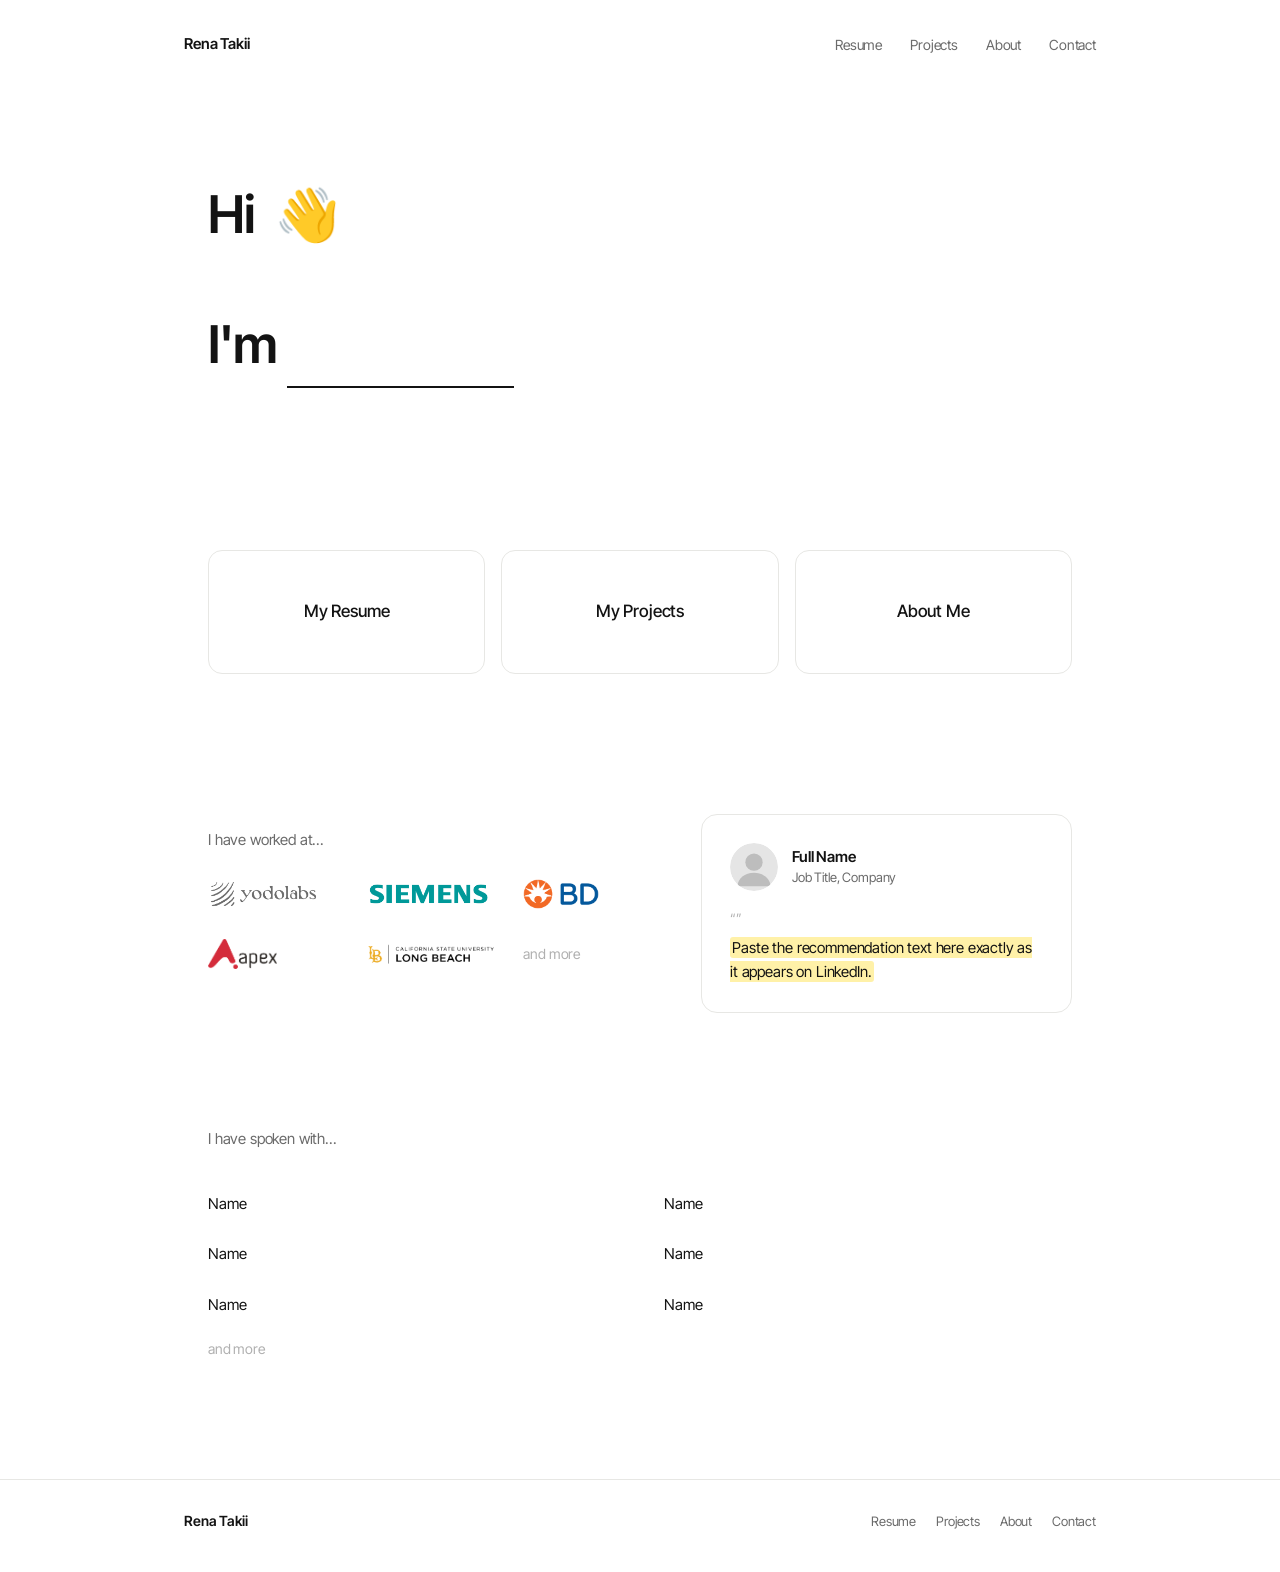
==== index.html @ 87d975d5 "Refine layout: wider content margins, right-aligned wave, static-width rotator underline, white back" ====
<!DOCTYPE html>
<html lang="en">
<head>
  <meta charset="UTF-8" />
  <meta name="viewport" content="width=device-width, initial-scale=1.0" />
  <title>Rena Takii</title>
  <link rel="stylesheet" href="css/style.css" />
</head>
<body>

  <header class="site-header">
    <a class="logo-name" href="index.html" data-site-name>My Name</a>
    <nav>
      <ul class="nav-links" data-nav></ul>
    </nav>
  </header>

  <main class="content-wrap">

    <section class="hero">
      <h1>Hi <span class="wave">👋</span></h1>
      <p class="rotator-line">I'm <span class="rotator-wrap"><span class="rotator" data-rotator>Name</span></span></p>
    </section>

    <section class="cards" data-cards></section>

    <section class="worked-at-rec">
      <div class="worked-at">
        <p class="section-label">I have worked at...</p>
        <div class="logo-grid" data-logos></div>
      </div>

      <div class="recommendation">
        <div class="rec-card reveal" data-recommendation></div>
      </div>
    </section>

    <section class="spoken-with">
      <p class="section-label">I have spoken with...</p>
      <div class="spoken-with-grid">
        <ul data-spoken-with-a></ul>
        <ul data-spoken-with-b></ul>
      </div>
      <p class="and-more" data-spoken-with-more></p>
    </section>

  </main>

  <footer class="site-footer">
    <div class="wrap">
      <span class="logo-name" data-site-name>My Name</span>
      <ul class="nav-links" data-footer-nav></ul>
    </div>
  </footer>

  <script src="js/content.js"></script>
  <script src="js/main.js"></script>
</body>
</html>
---- css/style.css ----
@import url("https://fonts.googleapis.com/css2?family=Inter+Tight:wght@400;500;600;700&display=swap");

:root {
  --bg: #ffffff;
  --ink: #131313;
  --gray: #6b6b6b;
  --gray-light: #b0b0b0;
  --line: #e7e7e4;
  --highlight: #fff1a8;
  --max-width: 960px;
  --ease: cubic-bezier(0.22, 1, 0.36, 1);
}

* {
  box-sizing: border-box;
}

html {
  scroll-behavior: smooth;
}

body {
  margin: 0;
  background: var(--bg);
  color: var(--ink);
  font-family: "Inter Tight", "Helvetica Neue", Arial, sans-serif;
  font-stretch: condensed;
  letter-spacing: -0.01em;
  line-height: 1.5;
  -webkit-font-smoothing: antialiased;
}

a {
  color: inherit;
  text-decoration: none;
}

.wrap {
  max-width: var(--max-width);
  margin: 0 auto;
  padding: 0 24px;
}

.content-wrap {
  max-width: var(--max-width);
  margin: 0 auto;
  padding: 0 48px;
}

/* ---------- Header ---------- */

.site-header {
  display: flex;
  align-items: center;
  justify-content: space-between;
  max-width: var(--max-width);
  margin: 0 auto;
  padding: 32px 24px 0;
}

.site-header .logo-name {
  font-weight: 600;
  font-size: 15px;
}

.nav-links {
  display: flex;
  gap: 28px;
  list-style: none;
  margin: 0;
  padding: 0;
}

.nav-links a {
  font-size: 14px;
  color: var(--gray);
  transition: color 0.2s var(--ease);
}

.nav-links a:hover {
  color: var(--ink);
}

/* ---------- Hero ---------- */

.hero {
  padding: 120px 0 90px;
}

.hero h1 {
  font-size: clamp(32px, 5.5vw, 52px);
  font-weight: 600;
  margin: 0 0 6px;
  letter-spacing: -0.02em;
}

.wave {
  display: inline-block;
  margin-left: 10px;
  animation: wave 2.4s ease-in-out infinite;
  transform-origin: 70% 70%;
}

@keyframes wave {
  0%, 60%, 100% { transform: rotate(0deg); }
  10% { transform: rotate(14deg); }
  20% { transform: rotate(-8deg); }
  30% { transform: rotate(14deg); }
  40% { transform: rotate(-4deg); }
}

.hero .rotator-line {
  font-size: clamp(32px, 5.5vw, 52px);
  font-weight: 600;
  letter-spacing: -0.02em;
}

.rotator-wrap {
  display: inline-block;
  border-bottom: 2px solid var(--ink);
  padding-bottom: 2px;
  vertical-align: baseline;
}

.rotator {
  display: inline-block;
  color: var(--ink);
  transition: opacity 0.35s var(--ease);
}

.rotator.swap {
  opacity: 0;
}

/* ---------- Reveal on scroll ---------- */

.reveal {
  opacity: 0;
  transform: translateY(28px);
  transition: opacity 0.8s var(--ease), transform 0.8s var(--ease);
  transition-delay: var(--delay, 0s);
}

.reveal.is-visible {
  opacity: 1;
  transform: none;
}

/* ---------- Cards ---------- */

.cards {
  display: grid;
  grid-template-columns: repeat(3, 1fr);
  gap: 16px;
  padding: 20px 0 100px;
}

.card {
  display: flex;
  align-items: center;
  justify-content: center;
  text-align: center;
  border: 1px solid var(--line);
  border-radius: 14px;
  padding: 48px 20px;
  font-size: 17px;
  font-weight: 500;
  background: #fff;
  transition: border-color 0.25s var(--ease), transform 0.25s var(--ease), box-shadow 0.25s var(--ease);
}

.card:hover {
  border-color: var(--ink);
  transform: translateY(-3px);
  box-shadow: 0 12px 24px -18px rgba(0, 0, 0, 0.35);
}

/* ---------- Worked at + Recommendation ---------- */

.section-label {
  font-size: 15px;
  color: var(--gray);
  margin-bottom: 28px;
}

.worked-at-rec {
  display: grid;
  grid-template-columns: 1.2fr 1fr;
  gap: 48px;
  align-items: start;
  padding: 40px 0 100px;
}

.logo-grid {
  display: grid;
  grid-template-columns: repeat(3, minmax(0, 1fr));
  column-gap: 28px;
  row-gap: 30px;
}

.logo-item {
  display: flex;
  align-items: center;
  justify-content: flex-start;
}

.logo-item img {
  max-width: 100%;
  max-height: 30px;
  width: auto;
  height: auto;
  object-fit: contain;
}

.logo-more {
  color: var(--gray-light);
  font-size: 14px;
}

/* ---------- Recommendation ---------- */

.rec-card {
  width: 100%;
  max-width: 420px;
  border: 1px solid var(--line);
  border-radius: 16px;
  padding: 28px;
  background: #fff;
}

.rec-head {
  display: flex;
  align-items: center;
  gap: 14px;
  margin-bottom: 18px;
}

.rec-head img {
  width: 48px;
  height: 48px;
  border-radius: 50%;
  object-fit: cover;
}

.rec-name {
  font-weight: 600;
  font-size: 15px;
}

.rec-title {
  font-size: 13px;
  color: var(--gray);
}

.rec-quote {
  font-size: 15px;
  line-height: 1.6;
  margin: 0;
}

.rec-quote mark {
  background: var(--highlight);
  color: inherit;
  padding: 0.05em 0.15em;
  border-radius: 3px;
}

.quote-mark {
  font-size: 13px;
  color: var(--gray-light);
  display: block;
  margin-bottom: 8px;
}

/* ---------- Spoken with ---------- */

.spoken-with {
  padding: 0 0 120px;
}

.spoken-with-grid {
  display: grid;
  grid-template-columns: 1fr 1fr;
  column-gap: 48px;
}

.spoken-with-grid ul {
  list-style: none;
  margin: 0;
  padding: 0;
}

.spoken-with-grid li {
  font-size: 15px;
  padding: 14px 0;
}

.spoken-with .and-more {
  margin: 8px 0 0;
  font-size: 14px;
  color: var(--gray-light);
}

/* ---------- Footer ---------- */

.site-footer {
  border-top: 1px solid var(--line);
  padding: 28px 0 40px;
}

.site-footer .wrap {
  display: flex;
  align-items: center;
  justify-content: space-between;
  flex-wrap: wrap;
  gap: 12px;
}

.site-footer .logo-name {
  font-weight: 600;
  font-size: 14px;
}

.site-footer .nav-links {
  gap: 20px;
}

.site-footer .nav-links a {
  font-size: 13px;
}

/* ---------- Simple content pages ---------- */

.page-body {
  padding: 100px 0 120px;
  min-height: 40vh;
}

.page-body h1 {
  font-size: clamp(28px, 4.5vw, 40px);
  font-weight: 600;
  margin: 0 0 16px;
}

.page-body p {
  color: var(--gray);
  font-size: 15px;
  max-width: 560px;
}

.back-link {
  display: inline-block;
  margin-top: 28px;
  font-size: 14px;
  border-bottom: 1px solid var(--ink);
}

/* ---------- Responsive ---------- */

@media (max-width: 860px) {
  .worked-at-rec {
    grid-template-columns: 1fr;
    gap: 48px;
  }
}

@media (max-width: 720px) {
  .cards {
    grid-template-columns: 1fr;
  }

  .site-header {
    padding-top: 24px;
  }

  .nav-links {
    gap: 16px;
  }

  .hero {
    padding: 80px 0 60px;
  }

  .content-wrap {
    padding: 0 32px;
  }

  .logo-grid {
    grid-template-columns: repeat(2, minmax(0, 1fr));
  }
}
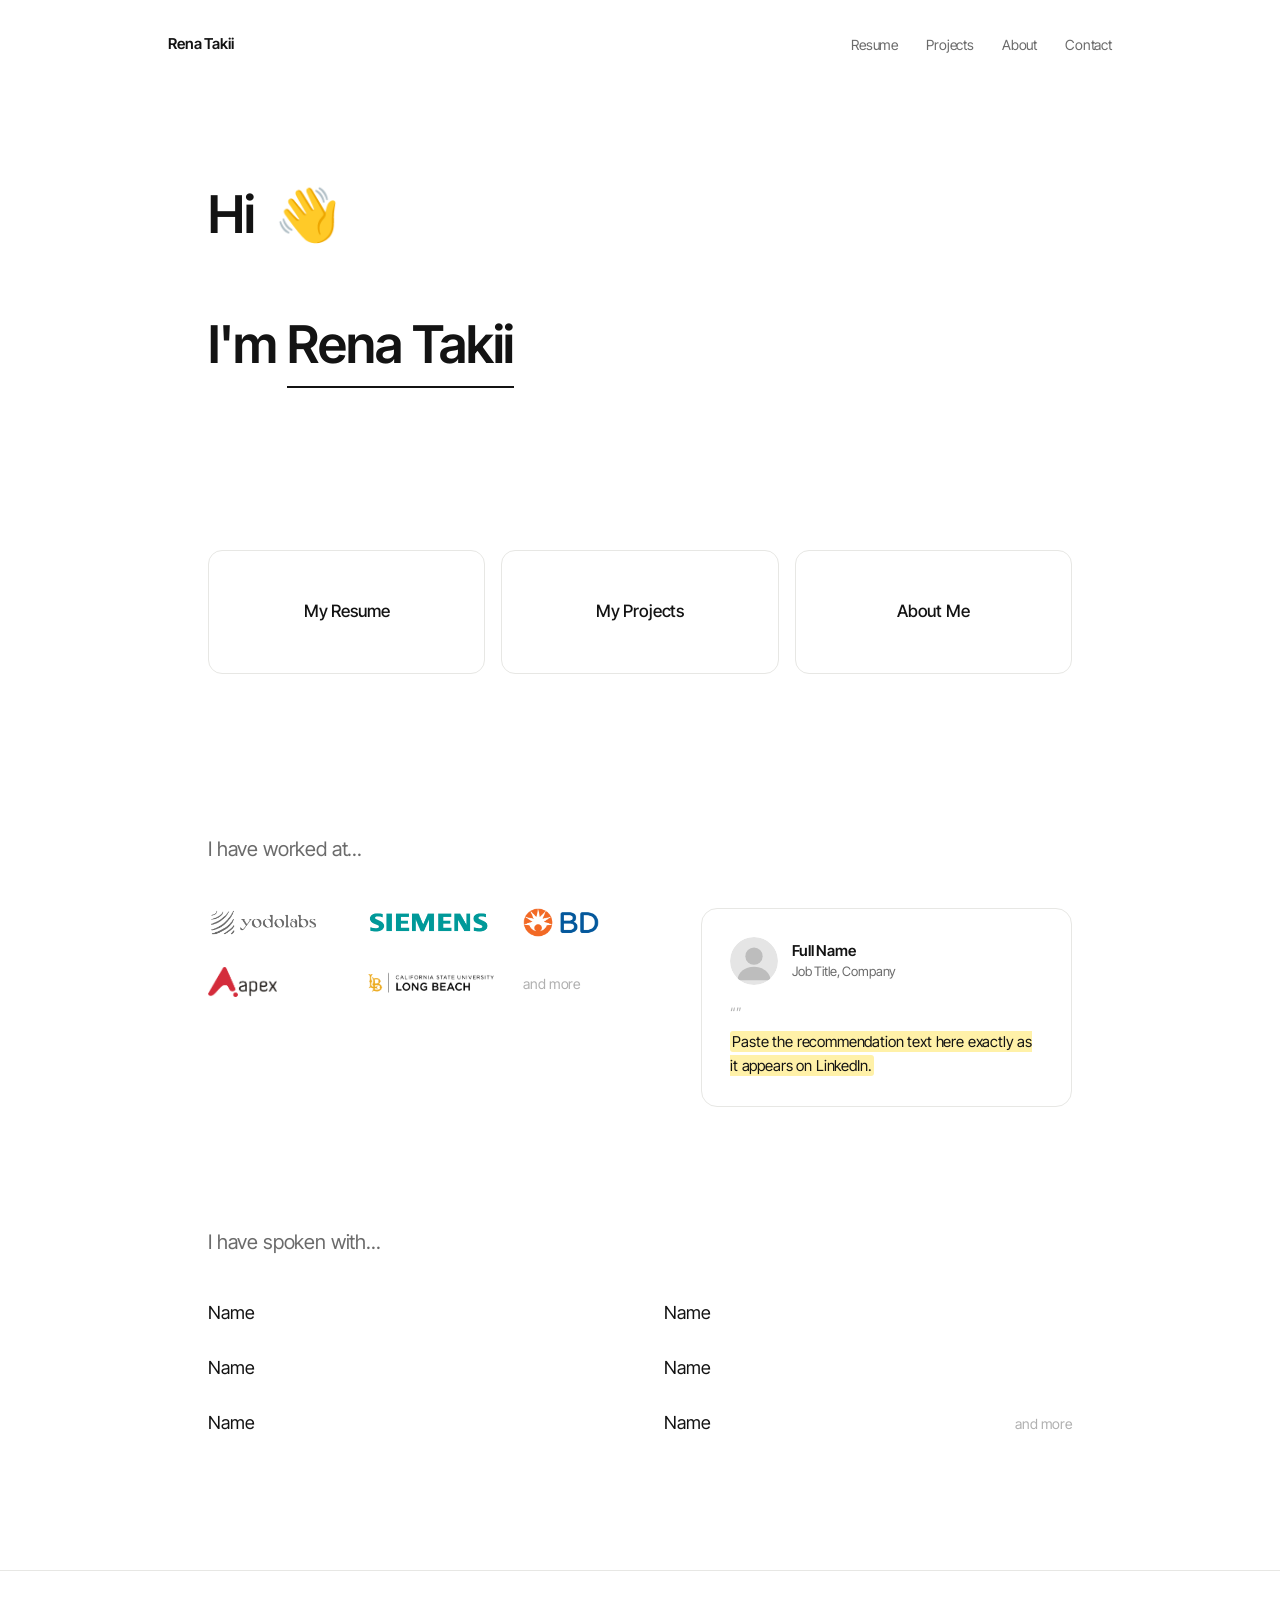
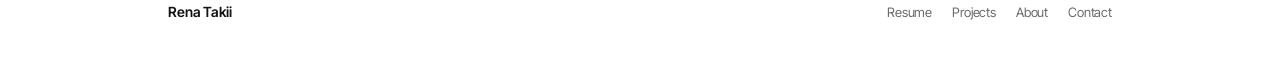
==== commit 0c9f2d7f: "Tighten header/footer margins, align recommendation card with logo grid, enlarge section labels, and" ====
--- a/index.html
+++ b/index.html
@@ -25,23 +25,17 @@
     <section class="cards" data-cards></section>
 
     <section class="worked-at-rec">
-      <div class="worked-at">
-        <p class="section-label">I have worked at...</p>
-        <div class="logo-grid" data-logos></div>
-      </div>
-
-      <div class="recommendation">
-        <div class="rec-card reveal" data-recommendation></div>
-      </div>
+      <p class="section-label wa-label reveal">I have worked at...</p>
+      <div class="logo-grid" data-logos></div>
+      <div class="rec-card reveal" data-recommendation></div>
     </section>
 
     <section class="spoken-with">
-      <p class="section-label">I have spoken with...</p>
+      <p class="section-label reveal">I have spoken with...</p>
       <div class="spoken-with-grid">
         <ul data-spoken-with-a></ul>
         <ul data-spoken-with-b></ul>
       </div>
-      <p class="and-more" data-spoken-with-more></p>
     </section>
 
   </main>
--- a/css/style.css
+++ b/css/style.css
@@ -38,7 +38,7 @@
 .wrap {
   max-width: var(--max-width);
   margin: 0 auto;
-  padding: 0 24px;
+  padding: 0 8px;
 }
 
 .content-wrap {
@@ -55,7 +55,7 @@
   justify-content: space-between;
   max-width: var(--max-width);
   margin: 0 auto;
-  padding: 32px 24px 0;
+  padding: 32px 8px 0;
 }
 
 .site-header .logo-name {
@@ -136,8 +136,8 @@
 
 .reveal {
   opacity: 0;
-  transform: translateY(28px);
-  transition: opacity 0.8s var(--ease), transform 0.8s var(--ease);
+  transform: translateY(32px);
+  transition: opacity 1s var(--ease), transform 1s var(--ease);
   transition-delay: var(--delay, 0s);
 }
 
@@ -178,7 +178,7 @@
 /* ---------- Worked at + Recommendation ---------- */
 
 .section-label {
-  font-size: 15px;
+  font-size: 20px;
   color: var(--gray);
   margin-bottom: 28px;
 }
@@ -186,16 +186,26 @@
 .worked-at-rec {
   display: grid;
   grid-template-columns: 1.2fr 1fr;
-  gap: 48px;
-  align-items: start;
+  grid-template-rows: auto 1fr;
+  column-gap: 48px;
+  row-gap: 0;
   padding: 40px 0 100px;
 }
 
+.wa-label {
+  grid-column: 1;
+  grid-row: 1;
+  margin-bottom: 44px;
+}
+
 .logo-grid {
+  grid-column: 1;
+  grid-row: 2;
   display: grid;
   grid-template-columns: repeat(3, minmax(0, 1fr));
   column-gap: 28px;
   row-gap: 30px;
+  align-self: start;
 }
 
 .logo-item {
@@ -213,6 +223,8 @@
 }
 
 .logo-more {
+  align-items: flex-end;
+  padding-bottom: 3px;
   color: var(--gray-light);
   font-size: 14px;
 }
@@ -220,6 +232,9 @@
 /* ---------- Recommendation ---------- */
 
 .rec-card {
+  grid-column: 2;
+  grid-row: 2;
+  align-self: start;
   width: 100%;
   max-width: 420px;
   border: 1px solid var(--line);
@@ -291,14 +306,21 @@
 }
 
 .spoken-with-grid li {
-  font-size: 15px;
+  font-size: 18px;
   padding: 14px 0;
 }
 
-.spoken-with .and-more {
-  margin: 8px 0 0;
+.spoken-with-grid li.has-more {
+  display: flex;
+  align-items: baseline;
+  justify-content: space-between;
+  gap: 16px;
+}
+
+.and-more-inline {
   font-size: 14px;
   color: var(--gray-light);
+  white-space: nowrap;
 }
 
 /* ---------- Footer ---------- */
@@ -360,7 +382,23 @@
 @media (max-width: 860px) {
   .worked-at-rec {
     grid-template-columns: 1fr;
-    gap: 48px;
+    grid-template-rows: auto auto auto;
+    row-gap: 48px;
+  }
+
+  .wa-label {
+    grid-column: 1;
+    grid-row: 1;
+  }
+
+  .logo-grid {
+    grid-column: 1;
+    grid-row: 2;
+  }
+
+  .rec-card {
+    grid-column: 1;
+    grid-row: 3;
   }
 }
 
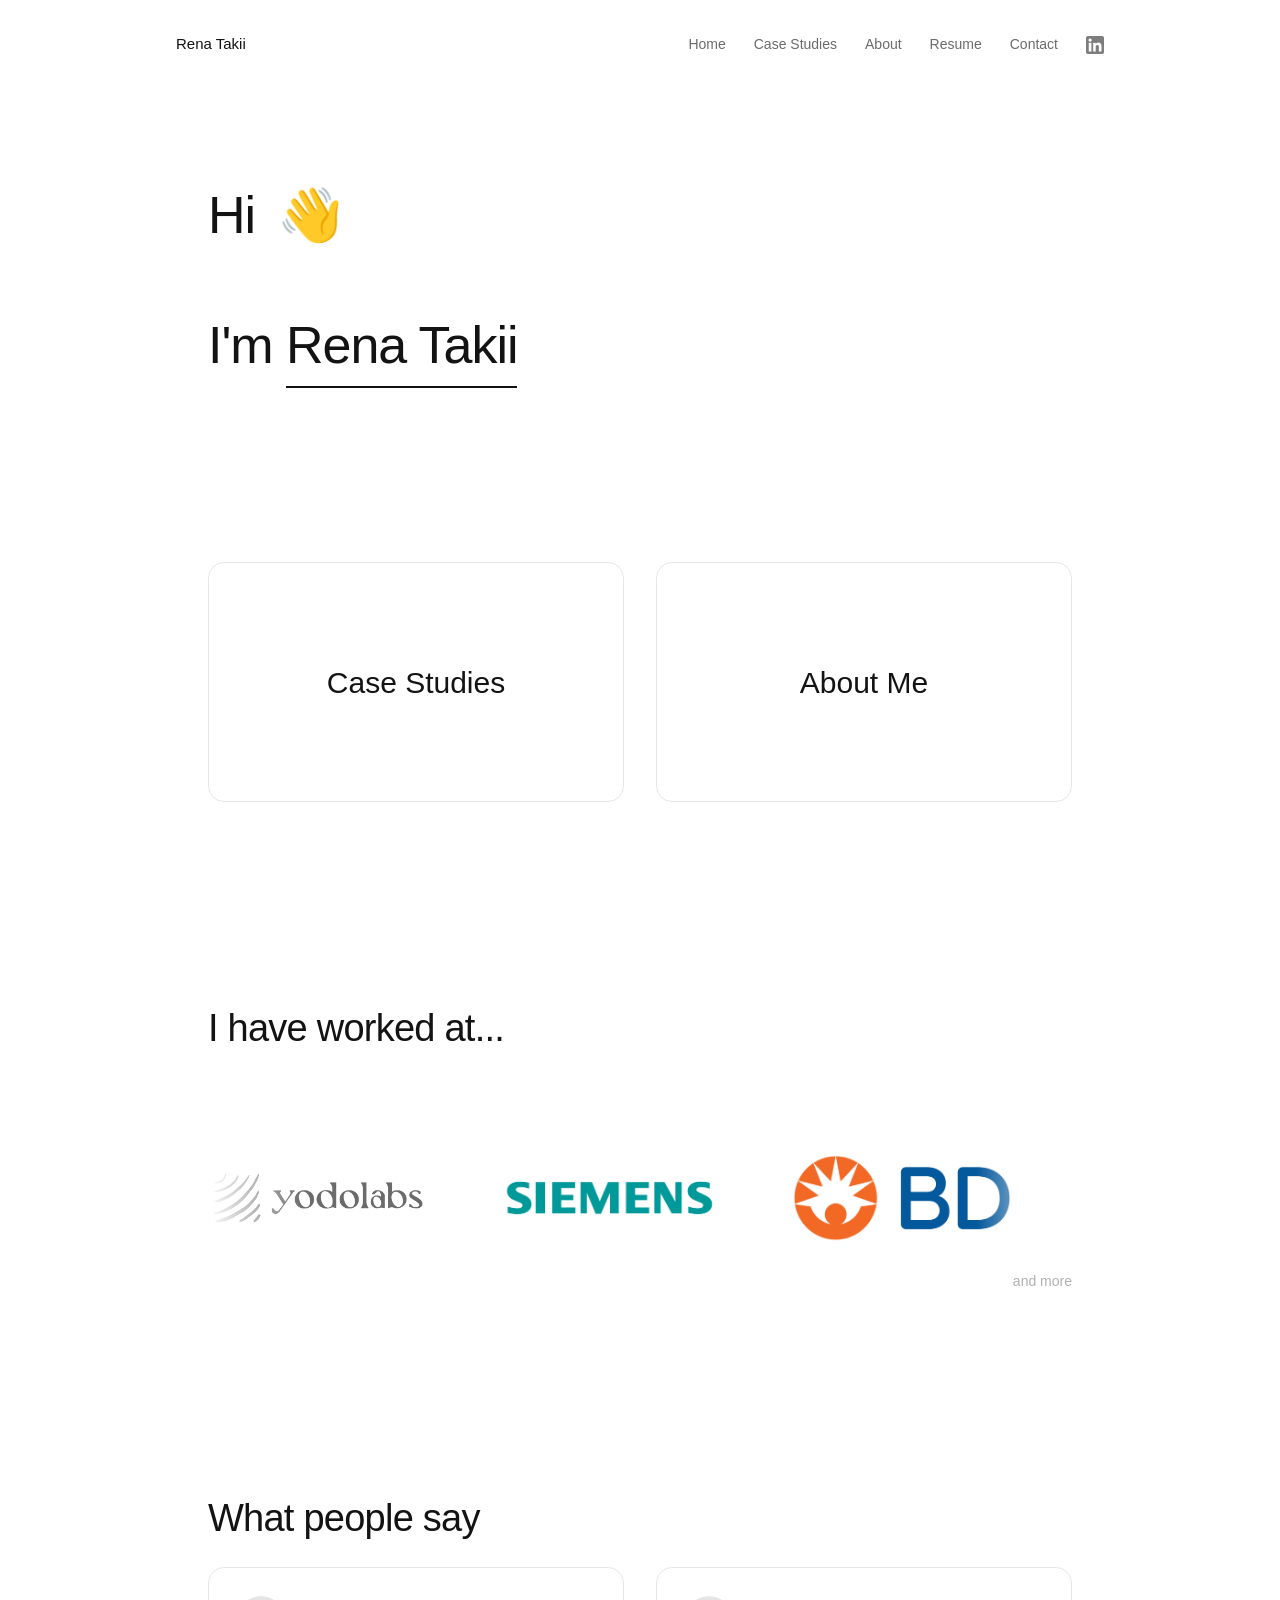
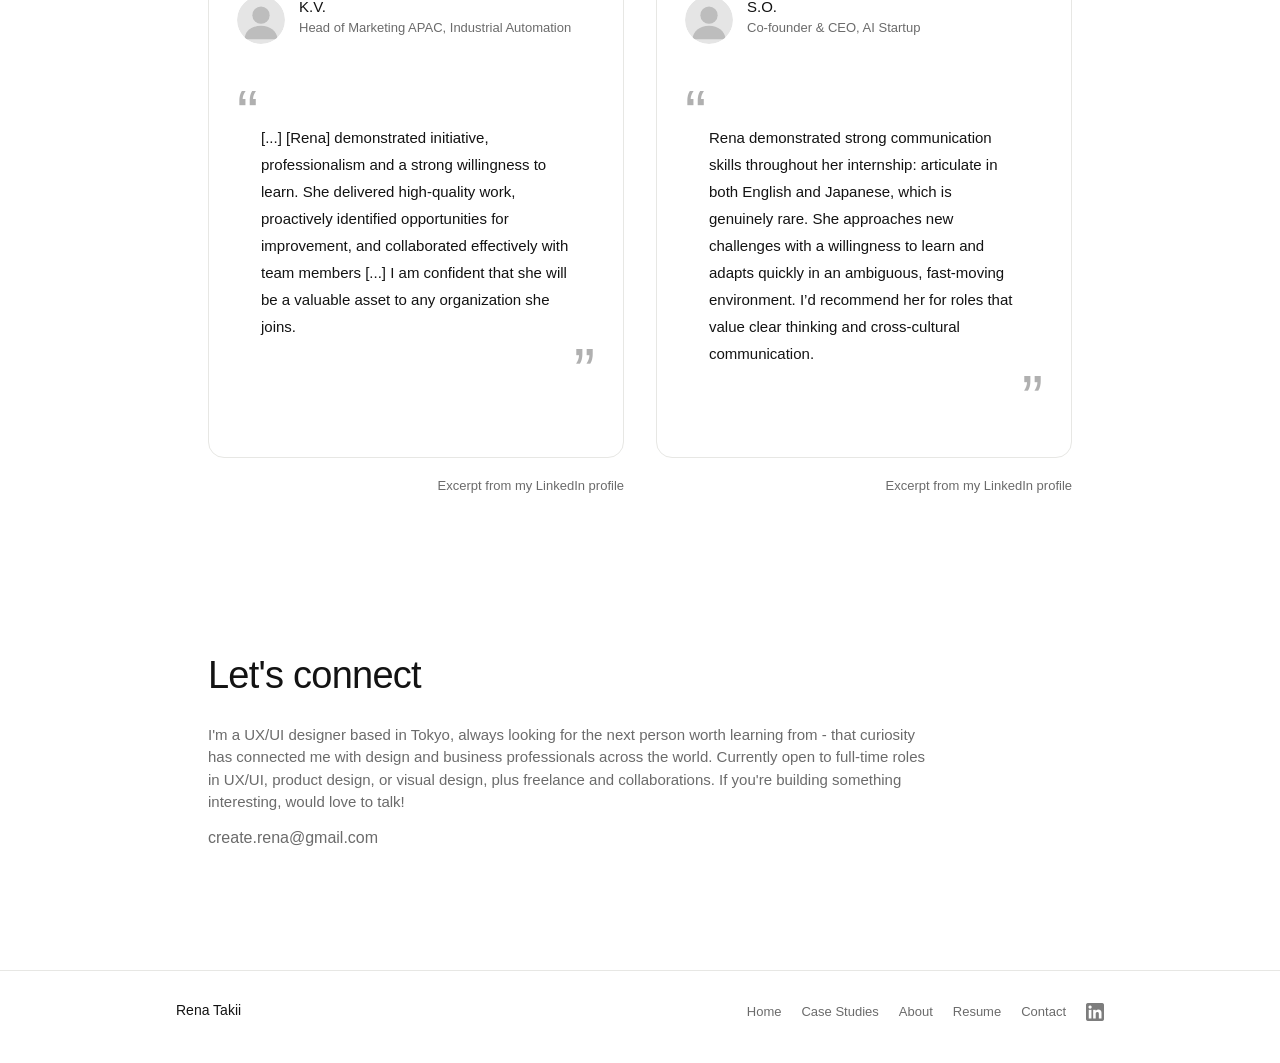
==== commit 095a481e: "Add files via upload" ====
--- a/index.html
+++ b/index.html
@@ -1,53 +1,85 @@
-<!DOCTYPE html>
+<!doctype html>
 <html lang="en">
-<head>
-  <meta charset="UTF-8" />
-  <meta name="viewport" content="width=device-width, initial-scale=1.0" />
-  <title>Rena Takii</title>
-  <link rel="stylesheet" href="css/style.css" />
-</head>
-<body>
+  <head>
+    <meta charset="UTF-8" />
+    <meta name="viewport" content="width=device-width, initial-scale=1.0" />
+    <title>Rena Takii</title>
+    <link rel="stylesheet" href="css/style.css" />
+  </head>
+  <body>
+    <header class="site-header">
+      <a class="logo-name" href="index.html" data-site-name>My Name</a>
+      <nav>
+        <ul class="nav-links" data-nav></ul>
+      </nav>
+    </header>
 
-  <header class="site-header">
-    <a class="logo-name" href="index.html" data-site-name>My Name</a>
-    <nav>
-      <ul class="nav-links" data-nav></ul>
-    </nav>
-  </header>
+    <main class="content-wrap">
+      <section class="hero">
+        <h1>Hi <span class="wave">👋</span></h1>
+        <p class="rotator-line">
+          I'm
+          <span class="rotator-wrap"
+            ><span class="rotator" data-rotator>Name</span></span
+          >
+        </p>
+      </section>
 
-  <main class="content-wrap">
+      <section class="cards" data-cards></section>
 
-    <section class="hero">
-      <h1>Hi <span class="wave">👋</span></h1>
-      <p class="rotator-line">I'm <span class="rotator-wrap"><span class="rotator" data-rotator>Name</span></span></p>
-    </section>
+      <section class="worked-at-rec">
+        <p class="section-label wa-label reveal">I have worked at...</p>
+        <div class="logo-grid">
+          <div class="logo-mask">
+            <div class="logo-track" data-logos></div>
+          </div>
+        </div>
+        <div class="logo-more reveal" data-logo-more></div>
+      </section>
 
-    <section class="cards" data-cards></section>
+      <section class="what-people-say">
+        <p class="section-label reveal">What people say</p>
+        <div class="recommendations">
+          <div class="recommendation-item">
+            <div
+              class="rec-card reveal rec-card-first"
+              data-recommendation
+            ></div>
+            <div class="rec-excerpt">Excerpt from my LinkedIn profile</div>
+          </div>
+          <div class="recommendation-item">
+            <div class="rec-card reveal" data-recommendation-2></div>
+            <div class="rec-excerpt">Excerpt from my LinkedIn profile</div>
+          </div>
+        </div>
+      </section>
 
-    <section class="worked-at-rec">
-      <p class="section-label wa-label reveal">I have worked at...</p>
-      <div class="logo-grid" data-logos></div>
-      <div class="rec-card reveal" data-recommendation></div>
-    </section>
+      <section class="connect-section">
+        <h2 class="section-label reveal">Let's connect</h2>
+        <div class="connect-body">
+          <p>
+            I'm a UX/UI designer based in Tokyo, always looking for the next
+            person worth learning from - that curiosity has connected me with
+            design and business professionals across the world. Currently open
+            to full-time roles in UX/UI, product design, or visual design, plus
+            freelance and collaborations. If you're building something
+            interesting, would love to talk!
+          </p>
+        </div>
+        <div class="connect-email reveal">
+          <a href="mailto: create.rena@gmail.com">create.rena@gmail.com</a>
+        </div>
+      </section>
+    </main>
 
-    <section class="spoken-with">
-      <p class="section-label reveal">I have spoken with...</p>
-      <div class="spoken-with-grid">
-        <ul data-spoken-with-a></ul>
-        <ul data-spoken-with-b></ul>
+    <footer class="site-footer">
+      <div class="wrap">
+        <span class="logo-name" data-site-name>My Name</span>
+        <ul class="nav-links" data-footer-nav></ul>
       </div>
-    </section>
+    </footer>
 
-  </main>
-
-  <footer class="site-footer">
-    <div class="wrap">
-      <span class="logo-name" data-site-name>My Name</span>
-      <ul class="nav-links" data-footer-nav></ul>
-    </div>
-  </footer>
-
-  <script src="js/content.js"></script>
-  <script src="js/main.js"></script>
-</body>
+    <script src="js/content.js"></script>
+    <script src="js/main.js"></script>
+  </body>
 </html>
--- a/css/style.css
+++ b/css/style.css
@@ -7,12 +7,34 @@
   --gray-light: #b0b0b0;
   --line: #e7e7e4;
   --highlight: #fff1a8;
+  --site-gap: 32px;
+  --page-top: 120px;
   --max-width: 960px;
   --ease: cubic-bezier(0.22, 1, 0.36, 1);
 }
 
 * {
   box-sizing: border-box;
+}
+
+/* ---------- Cursor star trail ---------- */
+
+.cursor-star {
+  position: fixed;
+  top: 0;
+  left: 0;
+  width: 15px;
+  height: 15px;
+  pointer-events: none;
+  user-select: none;
+  z-index: 9999;
+  opacity: 0;
+  transition: opacity 0.2s var(--ease);
+  will-change: transform;
+}
+
+.cursor-star.is-visible {
+  opacity: 1;
 }
 
 html {
@@ -23,9 +45,9 @@
   margin: 0;
   background: var(--bg);
   color: var(--ink);
-  font-family: "Inter Tight", "Helvetica Neue", Arial, sans-serif;
-  font-stretch: condensed;
-  letter-spacing: -0.01em;
+  font-family: "Helvetica Neue", "Helvetica", Arial, sans-serif;
+  font-stretch: normal;
+  letter-spacing: 0;
   line-height: 1.5;
   -webkit-font-smoothing: antialiased;
 }
@@ -56,10 +78,11 @@
   max-width: var(--max-width);
   margin: 0 auto;
   padding: 32px 8px 0;
+  padding-inline: 16px;
 }
 
 .site-header .logo-name {
-  font-weight: 600;
+  font-weight: 400;
   font-size: 15px;
 }
 
@@ -77,6 +100,13 @@
   transition: color 0.2s var(--ease);
 }
 
+.nav-icon {
+  width: 18px;
+  height: 18px;
+  display: inline-block;
+  vertical-align: middle;
+}
+
 .nav-links a:hover {
   color: var(--ink);
 }
@@ -89,7 +119,7 @@
 
 .hero h1 {
   font-size: clamp(32px, 5.5vw, 52px);
-  font-weight: 600;
+  font-weight: 400;
   margin: 0 0 6px;
   letter-spacing: -0.02em;
 }
@@ -102,16 +132,28 @@
 }
 
 @keyframes wave {
-  0%, 60%, 100% { transform: rotate(0deg); }
-  10% { transform: rotate(14deg); }
-  20% { transform: rotate(-8deg); }
-  30% { transform: rotate(14deg); }
-  40% { transform: rotate(-4deg); }
+  0%,
+  60%,
+  100% {
+    transform: rotate(0deg);
+  }
+  10% {
+    transform: rotate(14deg);
+  }
+  20% {
+    transform: rotate(-8deg);
+  }
+  30% {
+    transform: rotate(14deg);
+  }
+  40% {
+    transform: rotate(-4deg);
+  }
 }
 
 .hero .rotator-line {
   font-size: clamp(32px, 5.5vw, 52px);
-  font-weight: 600;
+  font-weight: 400;
   letter-spacing: -0.02em;
 }
 
@@ -137,7 +179,9 @@
 .reveal {
   opacity: 0;
   transform: translateY(32px);
-  transition: opacity 1s var(--ease), transform 1s var(--ease);
+  transition:
+    opacity 1s var(--ease),
+    transform 1s var(--ease);
   transition-delay: var(--delay, 0s);
 }
 
@@ -150,102 +194,162 @@
 
 .cards {
   display: grid;
-  grid-template-columns: repeat(3, 1fr);
-  gap: 16px;
-  padding: 20px 0 100px;
-}
-
+  grid-template-columns: repeat(2, 1fr);
+  gap: var(--site-gap);
+  padding: 32px 0 120px;
+}
 .card {
   display: flex;
   align-items: center;
   justify-content: center;
   text-align: center;
   border: 1px solid var(--line);
-  border-radius: 14px;
-  padding: 48px 20px;
-  font-size: 17px;
-  font-weight: 500;
+  border-radius: 16px;
+  padding: 72px 32px;
+  min-height: 240px;
+  font-size: 30px;
+  font-weight: 400;
   background: #fff;
-  transition: border-color 0.25s var(--ease), transform 0.25s var(--ease), box-shadow 0.25s var(--ease);
-}
-
+  transition:
+    border-color 0.25s var(--ease),
+    transform 0.25s var(--ease),
+    box-shadow 0.25s var(--ease);
+}
 .card:hover {
   border-color: var(--ink);
-  transform: translateY(-3px);
-  box-shadow: 0 12px 24px -18px rgba(0, 0, 0, 0.35);
+  transform: translateY(-4px);
+  box-shadow: 0 18px 30px -20px rgba(0, 0, 0, 0.35);
 }
 
 /* ---------- Worked at + Recommendation ---------- */
 
 .section-label {
-  font-size: 20px;
-  color: var(--gray);
-  margin-bottom: 28px;
-}
-
-.worked-at-rec {
-  display: grid;
-  grid-template-columns: 1.2fr 1fr;
-  grid-template-rows: auto 1fr;
-  column-gap: 48px;
-  row-gap: 0;
-  padding: 40px 0 100px;
+  font-size: 38px;
+  font-weight: 400;
+  color: var(--ink);
+  margin-bottom: 20px;
+  letter-spacing: -0.02em;
+}
+
+.worked-at-rec,
+.what-people-say {
+  padding: 40px 0 120px;
 }
 
 .wa-label {
-  grid-column: 1;
-  grid-row: 1;
-  margin-bottom: 44px;
+  margin-bottom: 96px;
 }
 
 .logo-grid {
-  grid-column: 1;
-  grid-row: 2;
-  display: grid;
-  grid-template-columns: repeat(3, minmax(0, 1fr));
-  column-gap: 28px;
-  row-gap: 30px;
-  align-self: start;
+  width: 100%;
+}
+
+.logo-mask {
+  position: relative;
+  overflow: hidden;
+  width: 100%;
+  display: flex;
+  align-items: center;
+}
+
+.logo-mask::before,
+.logo-mask::after {
+  content: "";
+  position: absolute;
+  top: 0;
+  bottom: 0;
+  width: 96px;
+  pointer-events: none;
+  z-index: 1;
+}
+
+.logo-mask::before {
+  left: 0;
+  background: linear-gradient(to right, var(--bg), rgba(255, 255, 255, 0));
+}
+
+.logo-mask::after {
+  right: 0;
+  background: linear-gradient(to left, var(--bg), rgba(255, 255, 255, 0));
+}
+
+.logo-track {
+  display: flex;
+  gap: 72px;
+  align-items: center;
+  width: max-content;
+  animation: logo-scroll 22s linear infinite;
+  will-change: transform;
 }
 
 .logo-item {
   display: flex;
   align-items: center;
-  justify-content: flex-start;
+  justify-content: center;
+  min-width: 220px;
 }
 
 .logo-item img {
   max-width: 100%;
-  max-height: 30px;
+  max-height: 90px;
   width: auto;
   height: auto;
   object-fit: contain;
 }
 
 .logo-more {
-  align-items: flex-end;
-  padding-bottom: 3px;
+  margin-top: 28px;
   color: var(--gray-light);
   font-size: 14px;
-}
-
-/* ---------- Recommendation ---------- */
+  text-align: right;
+}
+
+@keyframes logo-scroll {
+  0% {
+    transform: translateX(0);
+  }
+  100% {
+    transform: translateX(-50%);
+  }
+}
+
+.recommendations {
+  display: grid;
+  grid-template-columns: repeat(2, minmax(0, 1fr));
+  gap: var(--site-gap);
+  margin-top: 56px;
+  align-items: start;
+}
+
+.what-people-say .recommendations {
+  margin-top: 0;
+}
+
+.recommendation-item {
+  display: flex;
+  flex-direction: column;
+  gap: 10px;
+  height: 100%;
+}
 
 .rec-card {
-  grid-column: 2;
-  grid-row: 2;
-  align-self: start;
   width: 100%;
-  max-width: 420px;
+  height: 100%;
+  display: flex;
+  flex-direction: column;
+  justify-content: flex-start;
   border: 1px solid var(--line);
   border-radius: 16px;
   padding: 28px;
   background: #fff;
+  font-family: "Helvetica Neue", "Helvetica", Arial, sans-serif;
+  font-stretch: normal;
 }
 
 .rec-head {
   display: flex;
-  align-items: center;
+  align-items: flex-start;
+  min-height: 72px;
   gap: 14px;
   margin-bottom: 18px;
 }
@@ -258,7 +362,7 @@
 }
 
 .rec-name {
-  font-weight: 600;
+  font-weight: 400;
   font-size: 15px;
 }
 
@@ -268,59 +372,162 @@
 }
 
 .rec-quote {
+  font-family: "Helvetica Neue", "Helvetica", Arial, sans-serif;
+  font-weight: 400;
   font-size: 15px;
-  line-height: 1.6;
+  line-height: 1.8;
   margin: 0;
 }
 
+.rec-quote-block {
+  position: relative;
+  display: flex;
+  align-items: flex-start;
+  gap: 16px;
+  padding: 20px 24px 0;
+}
+
+.rec-quote-block .quote-mark-open {
+  position: absolute;
+  left: 0;
+  top: 0;
+  margin-top: 0;
+}
+
+.rec-quote {
+  flex: 1;
+  margin: 18px 0 0;
+}
+
+.rec-excerpt {
+  margin-top: 0;
+  font-size: 13px;
+  color: var(--gray);
+  text-align: right;
+}
+
 .rec-quote mark {
-  background: var(--highlight);
+  background: transparent;
   color: inherit;
-  padding: 0.05em 0.15em;
-  border-radius: 3px;
+  padding: 0;
+  border-radius: 0;
 }
 
 .quote-mark {
+  display: block;
+  color: var(--gray-light);
+}
+
+.quote-mark-open,
+.quote-mark-close {
+  font-family: "Helvetica Neue", "Helvetica", Arial, sans-serif;
+  font-weight: 400;
+  font-size: 64px;
+  line-height: 0.9;
+}
+
+.quote-mark-open {
+  margin-bottom: 6px;
+  text-align: left;
+}
+
+.quote-mark-close {
+  margin-top: 4px;
+  text-align: right;
+}
+
+.rec-excerpt {
+  margin-top: 8px;
   font-size: 13px;
-  color: var(--gray-light);
+  color: var(--gray);
+  text-align: right;
+}
+
+/* ---------- Connect section ---------- */
+.connect-section {
+  padding: 0 0 120px;
+}
+
+.connect-body p {
+  color: var(--gray);
+  font-size: 15px;
+  max-width: 720px;
+  margin: 0 0 12px 0;
+}
+
+.connect-email a {
+  color: var(--gray);
+  text-decoration: none;
+  font-weight: 400;
+}
+
+/* ---------- Project cards (projects.html) ---------- */
+.projects-grid {
+  display: grid;
+  grid-template-columns: 1fr;
+  gap: calc(var(--site-gap) * 3);
+  margin: var(--site-gap) 0 calc(var(--site-gap) * 2);
+}
+
+/* Give the projects section the same bottom padding as About page */
+.project-cards {
+  padding-bottom: 120px;
+}
+
+.project-cards .back-link {
+  margin-bottom: var(--site-gap);
+}
+
+/* Increase bottom gap for the back link on the Projects page */
+.project-cards .back-link {
+  margin-bottom: calc(var(--site-gap) * 2);
+}
+
+.project-card {
+  display: flex;
+  flex-direction: column;
+  height: 340px;
+  width: 100%;
+  border-radius: 14px;
+  overflow: hidden;
+  border: 1px solid var(--line);
+  background: #fff;
+  text-decoration: none;
+  color: inherit;
+}
+
+.project-card .card-media {
+  flex: 0 0 66.666%;
+  overflow: hidden;
+  background: #f3f3f3;
+}
+
+.project-card .card-media img {
+  width: 100%;
+  height: 100%;
+  object-fit: cover;
   display: block;
-  margin-bottom: 8px;
-}
-
-/* ---------- Spoken with ---------- */
-
-.spoken-with {
-  padding: 0 0 120px;
-}
-
-.spoken-with-grid {
-  display: grid;
-  grid-template-columns: 1fr 1fr;
-  column-gap: 48px;
-}
-
-.spoken-with-grid ul {
-  list-style: none;
-  margin: 0;
-  padding: 0;
-}
-
-.spoken-with-grid li {
+}
+
+.project-card .card-content {
+  flex: 0 0 33.333%;
+  padding: 18px 20px;
+  display: flex;
+  flex-direction: column;
+  justify-content: center;
+}
+
+.card-title {
   font-size: 18px;
-  padding: 14px 0;
-}
-
-.spoken-with-grid li.has-more {
-  display: flex;
-  align-items: baseline;
-  justify-content: space-between;
-  gap: 16px;
-}
-
-.and-more-inline {
-  font-size: 14px;
-  color: var(--gray-light);
-  white-space: nowrap;
+  font-weight: 400;
+  line-height: 1.1;
+}
+
+.card-subtitle {
+  font-size: 13px;
+  color: var(--gray);
+  margin-top: 6px;
+  font-weight: 400;
 }
 
 /* ---------- Footer ---------- */
@@ -336,10 +543,13 @@
   justify-content: space-between;
   flex-wrap: wrap;
   gap: 12px;
+  padding-inline: 16px;
+  max-width: var(--max-width);
+  margin: 0 auto;
 }
 
 .site-footer .logo-name {
-  font-weight: 600;
+  font-weight: 400;
   font-size: 14px;
 }
 
@@ -353,33 +563,219 @@
 
 /* ---------- Simple content pages ---------- */
 
+.about-panel {
+  display: grid;
+  grid-template-columns: minmax(0, 1fr) 360px;
+  gap: 100px;
+  align-items: start;
+  padding: var(--page-top) 0 120px;
+  min-height: 60vh;
+}
+
+.about-copy {
+  max-width: 760px;
+}
+
+.about-copy h1,
+.page-body h1 {
+  font-size: clamp(32px, 4.5vw, 44px);
+  font-weight: 400;
+  margin: 0 0 60px;
+  line-height: 1.05;
+  color: var(--ink);
+}
+
 .page-body {
-  padding: 100px 0 120px;
+  padding: var(--page-top) 0 18px;
   min-height: 40vh;
 }
 
-.page-body h1 {
-  font-size: clamp(28px, 4.5vw, 40px);
-  font-weight: 600;
-  margin: 0 0 16px;
-}
-
-.page-body p {
+.about-copy p {
   color: var(--gray);
-  font-size: 15px;
-  max-width: 560px;
+  font-size: 16px;
+  line-height: 1.85;
+  margin: 0 0 24px;
+}
+
+.about-image {
+  display: block;
+  width: 100%;
+  margin-top: 112px;
+}
+
+.about-image img {
+  width: 100%;
+  height: auto;
+  display: block;
+  border-radius: 5px;
+  object-fit: contain;
 }
 
 .back-link {
   display: inline-block;
-  margin-top: 28px;
+  margin: 40px 0 var(--site-gap);
   font-size: 14px;
   border-bottom: 1px solid var(--ink);
 }
 
+/* ---------- Case Study Layout ---------- */
+
+.case-study-page {
+  padding: 0 0 120px;
+}
+
+.case-study-hero,
+.case-study-section {
+  display: grid;
+  grid-template-columns: minmax(0, 1.05fr) minmax(0, 0.95fr);
+  gap: clamp(0px, 4.5vw, 72px);
+  align-items: start;
+  padding: 80px 0; /* space above/below each section — adjust this to taste */
+}
+
+.case-study-hero {
+  padding: var(--page-top) 0 80px; /* matches the top spacing used on about.html etc. */
+  grid-template-columns: minmax(0, 0.9fr) minmax(0, 1.3fr);
+}
+
+.case-study-hero .case-study-media img {
+  max-width: 100%;
+  object-fit: contain;
+}
+
+.case-study-section.section--reverse .case-study-copy {
+  order: 2;
+}
+
+.case-study-section.section--reverse .case-study-media {
+  order: 1;
+}
+
+.case-study-section--split {
+  grid-template-columns: 1fr 1fr;
+}
+
+.case-study-section--media-large {
+  grid-template-columns: minmax(0, 0.9fr) minmax(0, 1.1fr);
+}
+
+.case-study-section--media-large.section--reverse {
+  grid-template-columns: minmax(0, 1.1fr) minmax(0, 0.9fr);
+}
+
+.eyebrow,
+.section-index {
+  display: inline-block;
+  margin: 0 0 28px;
+  font-size: 14px;
+  font-weight: 600;
+  letter-spacing: 0.24em;
+  text-transform: uppercase;
+  color: var(--gray);
+}
+
+.case-study-copy h1 {
+  margin: 0 0 28px;
+  font-size: clamp(24px, 3.4vw, 40px);
+  font-weight: 400;
+  line-height: 1.08;
+  letter-spacing: -0.02em;
+}
+
+.case-study-copy h2 {
+  margin: 0 0 28px;
+  font-size: clamp(24px, 3.4vw, 28px);
+  font-weight: 400;
+  line-height: 1.08;
+  letter-spacing: -0.02em;
+}
+
+.case-study-copy p:not(.eyebrow):not(.section-index),
+.case-study-copy strong {
+  color: var(--ink);
+  font-size: 16px;
+  line-height: 1.6;
+  margin: 0 0 16px;
+}
+
+.case-study-copy p.subhead:not(.eyebrow):not(.section-index) {
+  margin-top: 32px; /* more space after the preceding paragraph */
+  margin-bottom: 8px; /* tighter space before the bullet list */
+}
+
+.case-study-copy p.section-index + p.subhead:not(.eyebrow):not(.section-index) {
+  margin-top: 0; /* no preceding paragraph here, so no extra top space needed — keeps it level with the image */
+}
+
+.case-study-copy li {
+  color: var(--ink);
+  font-size: 16px;
+  line-height: 1.6;
+  margin: 0 0 16px;
+}
+
+.case-study-copy .lead {
+  font-size: 18px;
+  color: var(--ink);
+}
+
+.case-study-list {
+  margin: 8px 0 0;
+  padding-left: 18px;
+}
+
+.case-study-list li {
+  margin-bottom: 10px;
+}
+
+.case-study-media {
+  display: flex;
+  justify-content: center;
+  margin-top: 49px; /* offsets the eyebrow/section-index label so the image lines up with the heading, not the label */
+}
+
+.case-study-media img {
+  width: 100%;
+  max-width: 560px;
+  height: auto;
+  display: block;
+  border-radius: 24px;
+  border: 1px solid var(--line);
+  box-shadow: 0 24px 60px -34px rgba(0, 0, 0, 0.28);
+}
+
+.case-study-media--large img {
+  max-width: 640px;
+}
+
+.case-study-media--pair {
+  justify-content: flex-end;
+  gap: 20px;
+}
+
+.case-study-media--pair img {
+  max-width: 200px;
+}
+
 /* ---------- Responsive ---------- */
 
 @media (max-width: 860px) {
+  .case-study-hero,
+  .case-study-section {
+    grid-template-columns: 1fr;
+    min-height: auto;
+    padding: 56px 0;
+  }
+
+  .case-study-section.section--reverse .case-study-copy,
+  .case-study-section.section--reverse .case-study-media {
+    order: initial;
+  }
+
+  .case-study-media img {
+    max-width: 100%;
+  }
+
   .worked-at-rec {
     grid-template-columns: 1fr;
     grid-template-rows: auto auto auto;
@@ -426,4 +822,11 @@
   .logo-grid {
     grid-template-columns: repeat(2, minmax(0, 1fr));
   }
-}
+
+  .logo-more {
+    grid-column: auto;
+    grid-row: auto;
+    justify-self: center;
+    margin-top: 10px;
+  }
+}
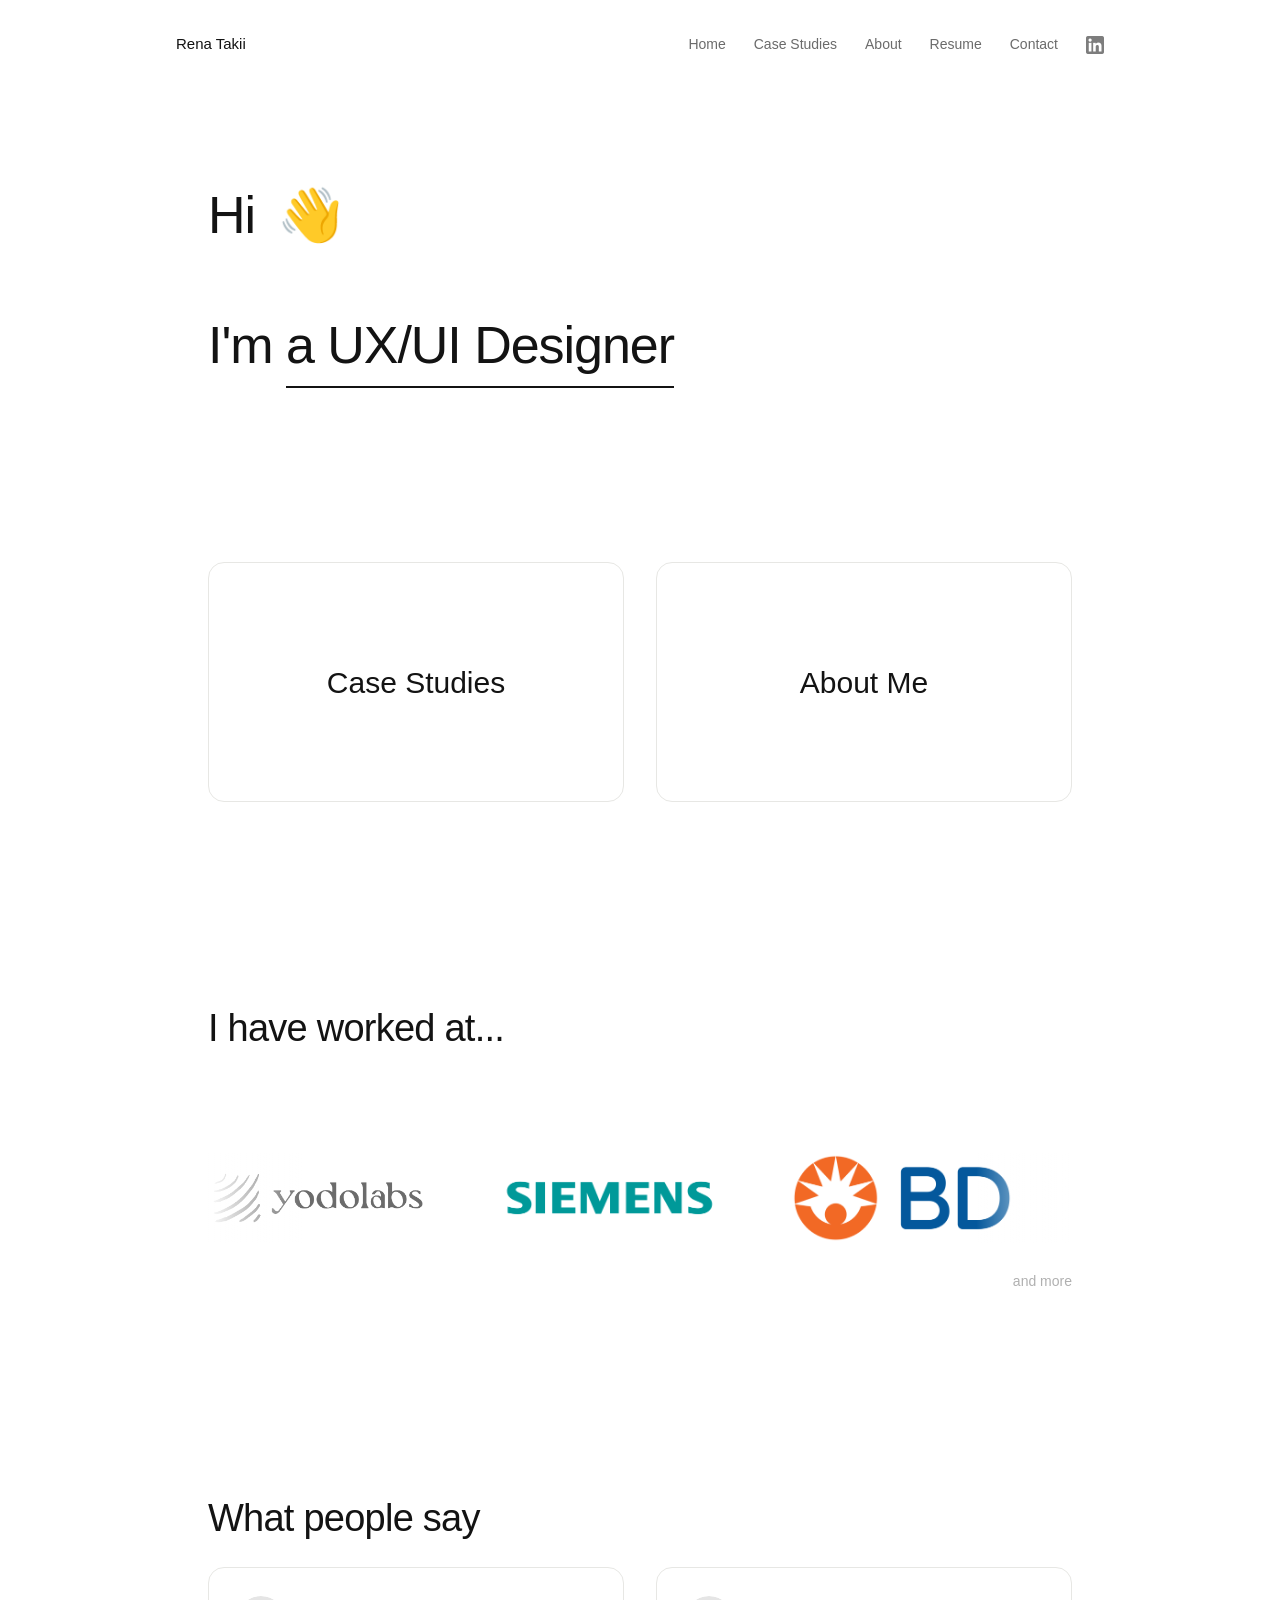
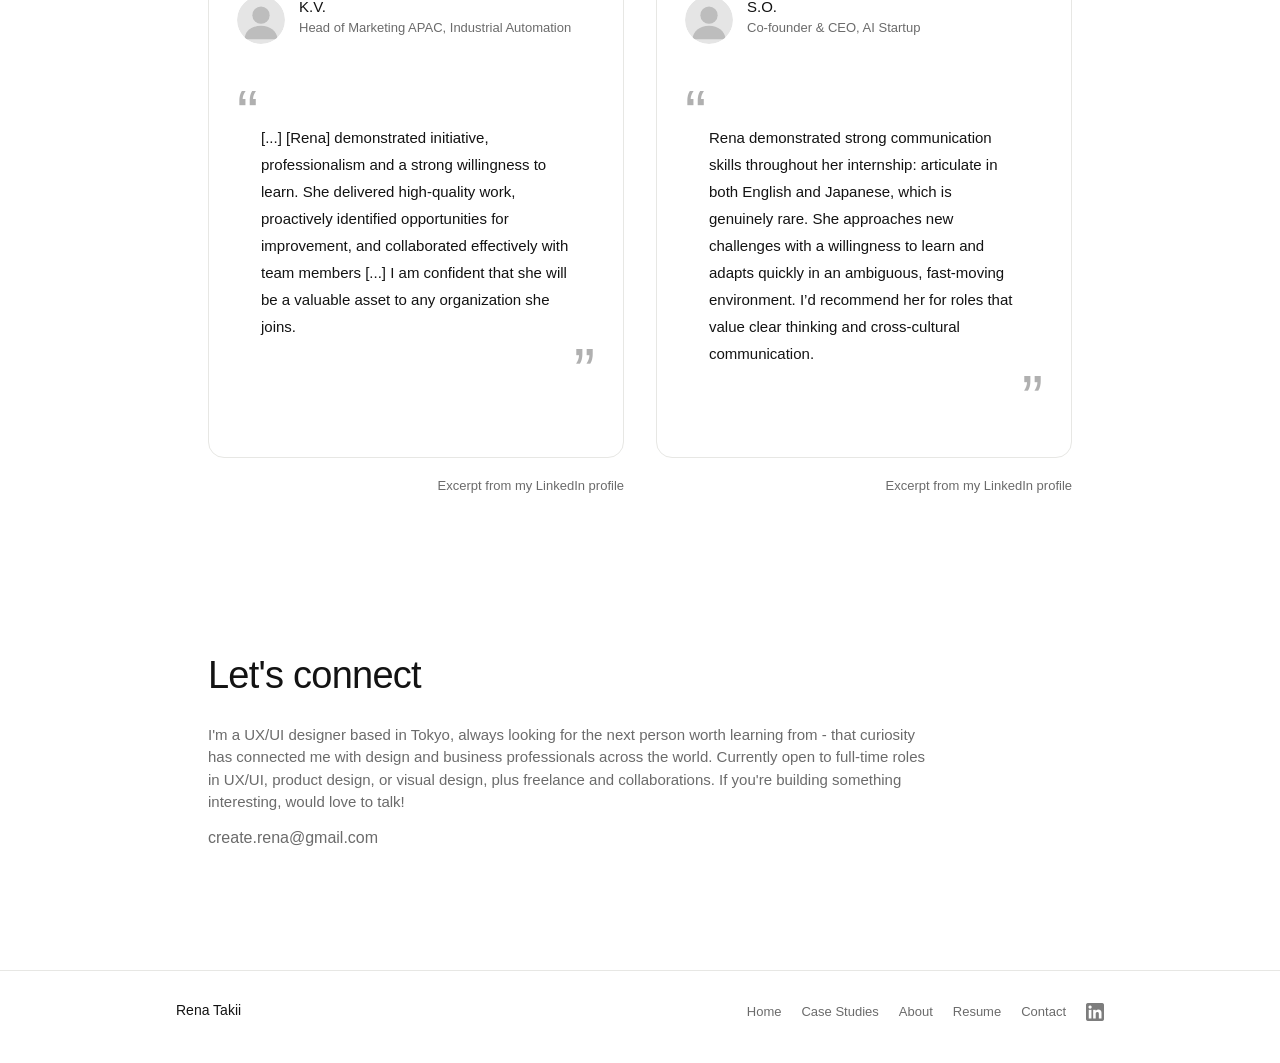
==== commit 9b0c9ef2: "Update site: favicon, cursor star effect, JAL case study layout" ====
--- a/index.html
+++ b/index.html
@@ -4,6 +4,7 @@
     <meta charset="UTF-8" />
     <meta name="viewport" content="width=device-width, initial-scale=1.0" />
     <title>Rena Takii</title>
+    <link rel="icon" type="image/png" href="assets/img/star.png" />
     <link rel="stylesheet" href="css/style.css" />
   </head>
   <body>
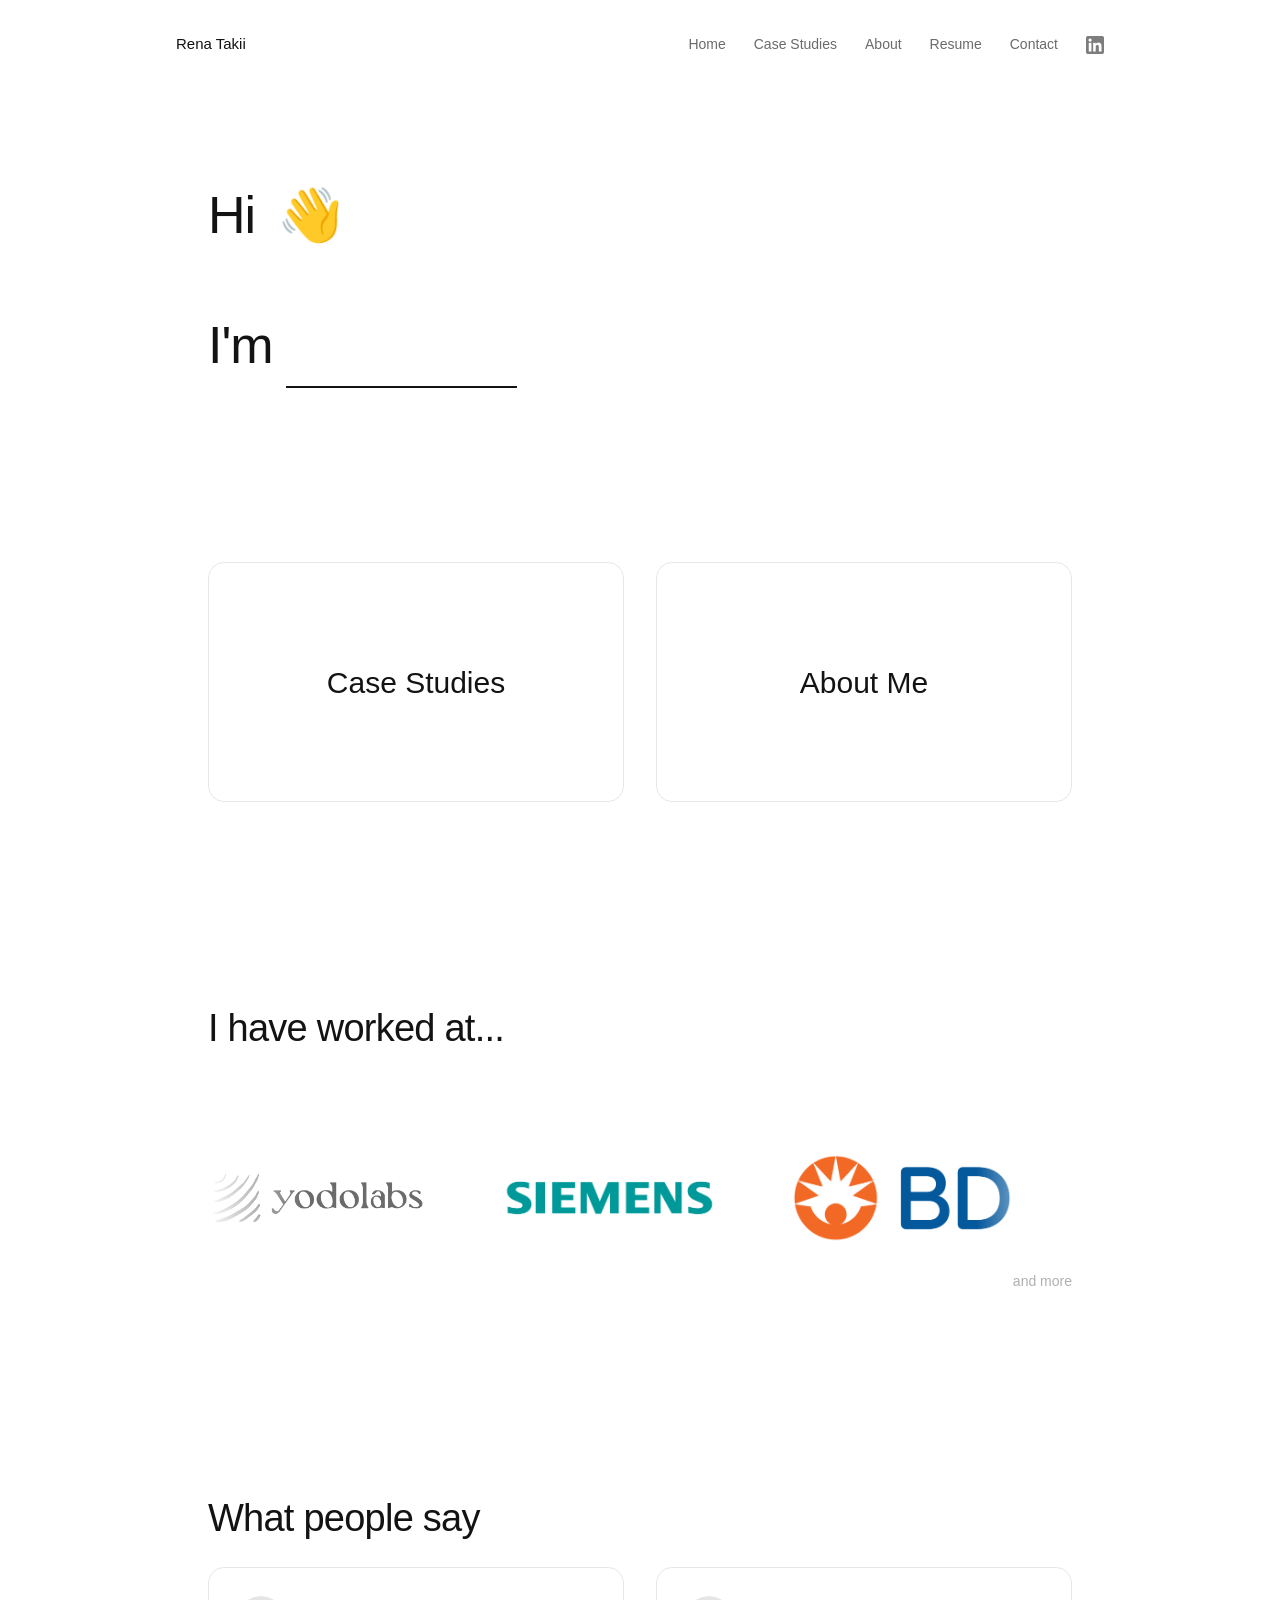
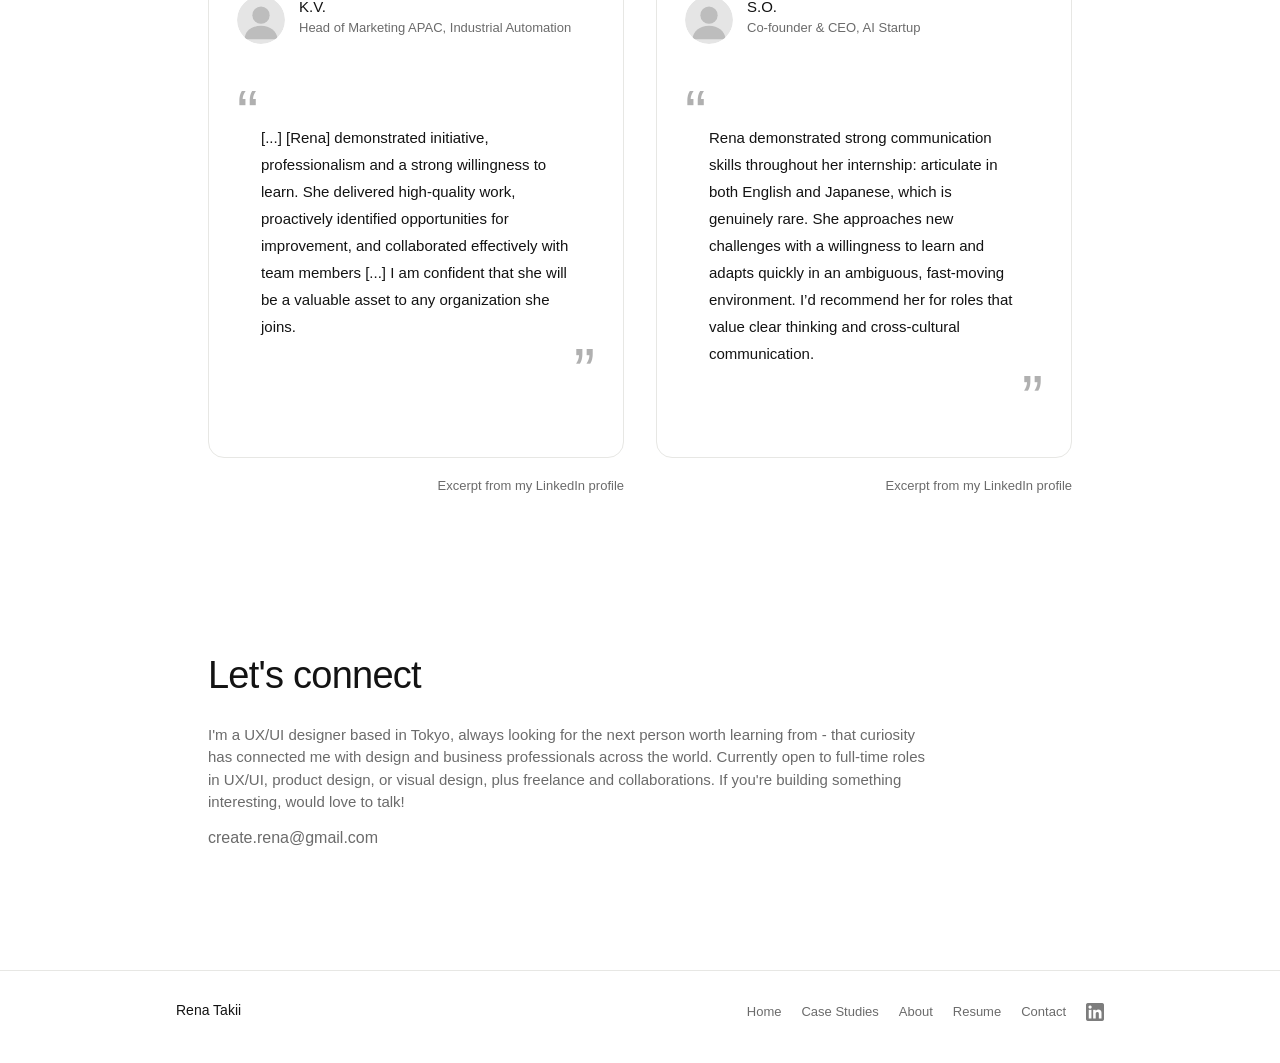
==== commit f44f3d9f: "Add files via upload" ====
--- a/index.html
+++ b/index.html
@@ -5,11 +5,22 @@
     <meta name="viewport" content="width=device-width, initial-scale=1.0" />
     <title>Rena Takii</title>
     <link rel="icon" type="image/png" href="assets/img/star.png" />
+    <link rel="apple-touch-icon" href="assets/img/star.png" />
     <link rel="stylesheet" href="css/style.css" />
   </head>
   <body>
     <header class="site-header">
       <a class="logo-name" href="index.html" data-site-name>My Name</a>
+      <button
+        class="nav-toggle"
+        type="button"
+        aria-label="Toggle navigation"
+        aria-expanded="false"
+      >
+        <span></span>
+        <span></span>
+        <span></span>
+      </button>
       <nav>
         <ul class="nav-links" data-nav></ul>
       </nav>
--- a/css/style.css
+++ b/css/style.css
@@ -111,6 +111,47 @@
   color: var(--ink);
 }
 
+.nav-toggle {
+  display: none;
+  flex-direction: column;
+  justify-content: center;
+  align-items: flex-end;
+  gap: 5px;
+  width: 32px;
+  height: 32px;
+  padding: 0;
+  background: none;
+  border: none;
+  cursor: pointer;
+  z-index: 1001;
+}
+
+.nav-toggle span {
+  display: block;
+  width: 100%;
+  height: 2px;
+  background: var(--ink);
+  border-radius: 2px;
+  transition:
+    transform 0.25s var(--ease),
+    opacity 0.25s var(--ease),
+    width 0.25s var(--ease);
+}
+
+.nav-toggle.is-open span:nth-child(1) {
+  transform: translateY(7px) rotate(45deg);
+  width: 100%;
+}
+
+.nav-toggle.is-open span:nth-child(2) {
+  opacity: 0;
+}
+
+.nav-toggle.is-open span:nth-child(3) {
+  transform: translateY(-7px) rotate(-45deg);
+  width: 100%;
+}
+
 /* ---------- Hero ---------- */
 
 .hero {
@@ -807,8 +848,40 @@
     padding-top: 24px;
   }
 
+  .nav-toggle {
+    display: flex;
+  }
+
+  .site-header nav {
+    position: fixed;
+    inset: 0;
+    display: flex;
+    align-items: center;
+    justify-content: center;
+    background: var(--bg);
+    opacity: 0;
+    pointer-events: none;
+    transform: translateY(-12px);
+    transition:
+      opacity 0.25s var(--ease),
+      transform 0.25s var(--ease);
+    z-index: 1000;
+  }
+
+  .site-header nav.is-open {
+    opacity: 1;
+    pointer-events: auto;
+    transform: translateY(0);
+  }
+
   .nav-links {
-    gap: 16px;
+    flex-direction: column;
+    align-items: center;
+    gap: 28px;
+  }
+
+  .nav-links a {
+    font-size: 22px;
   }
 
   .hero {
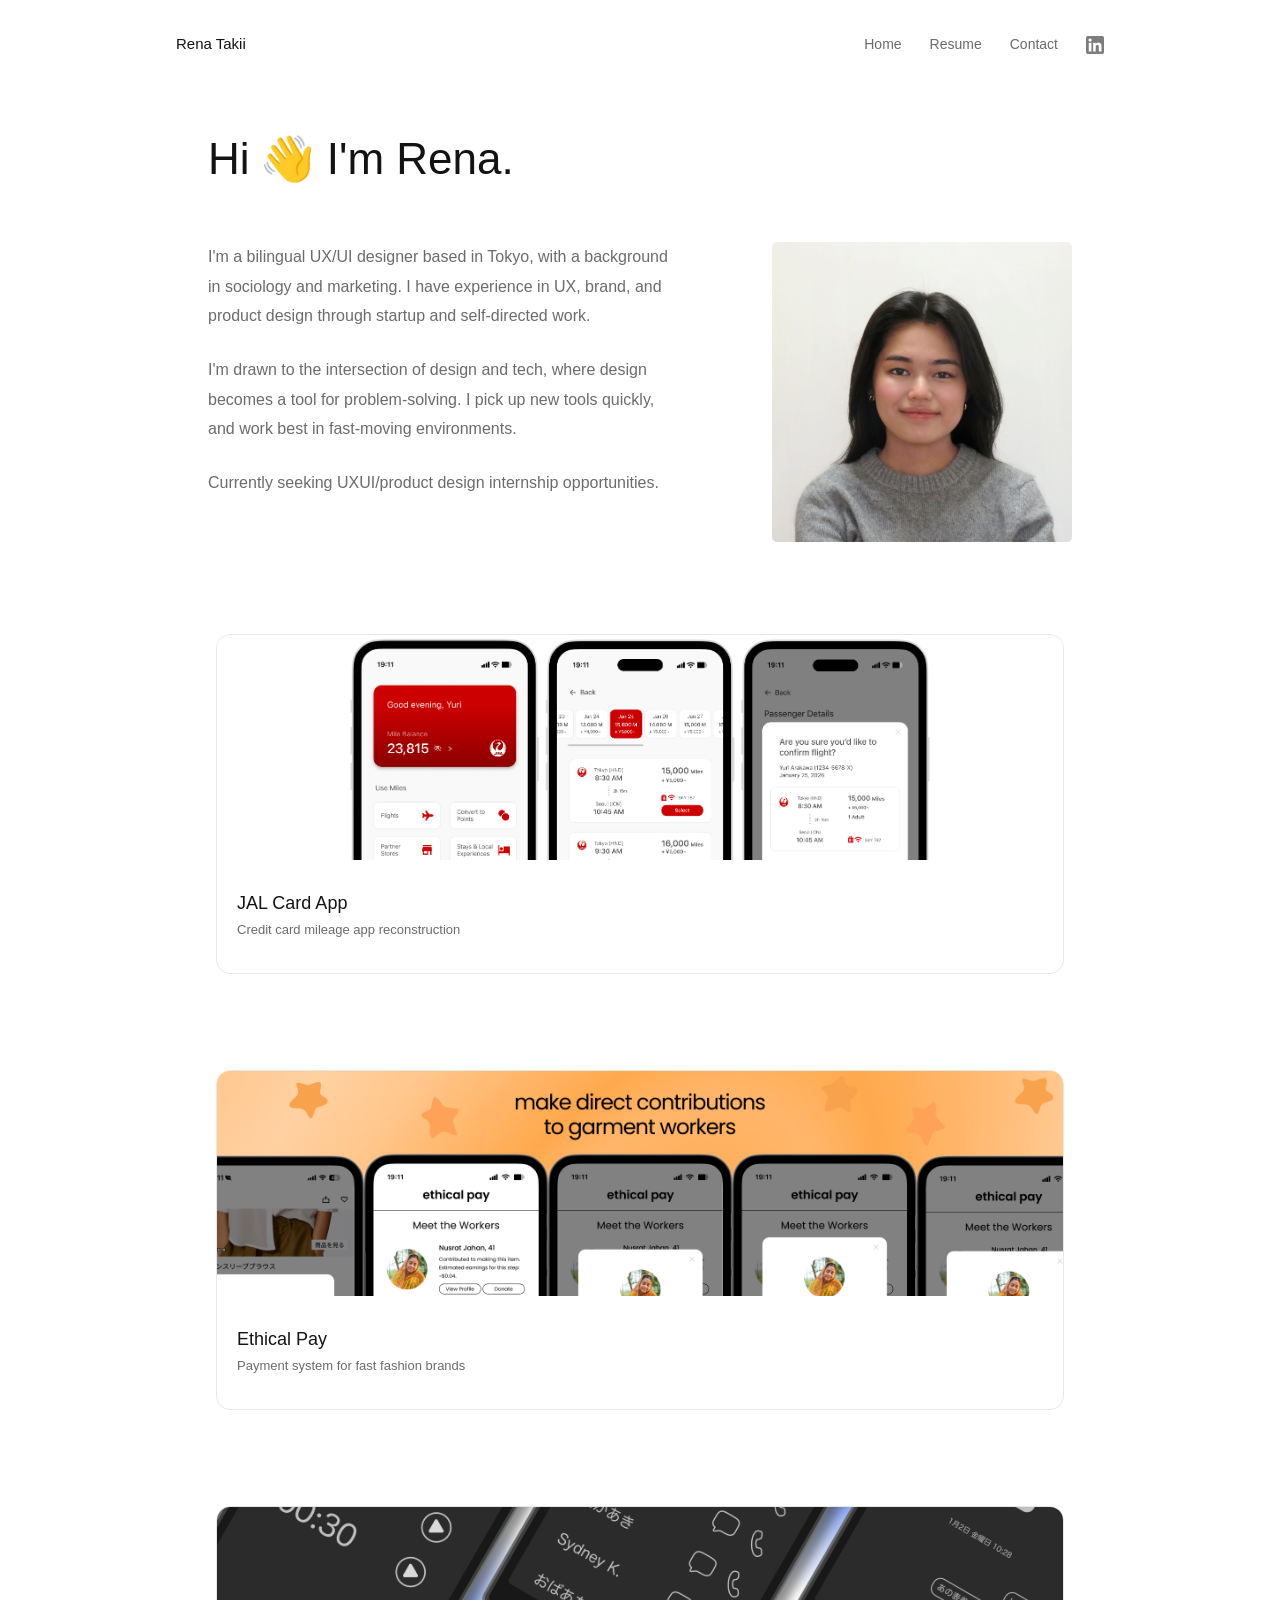
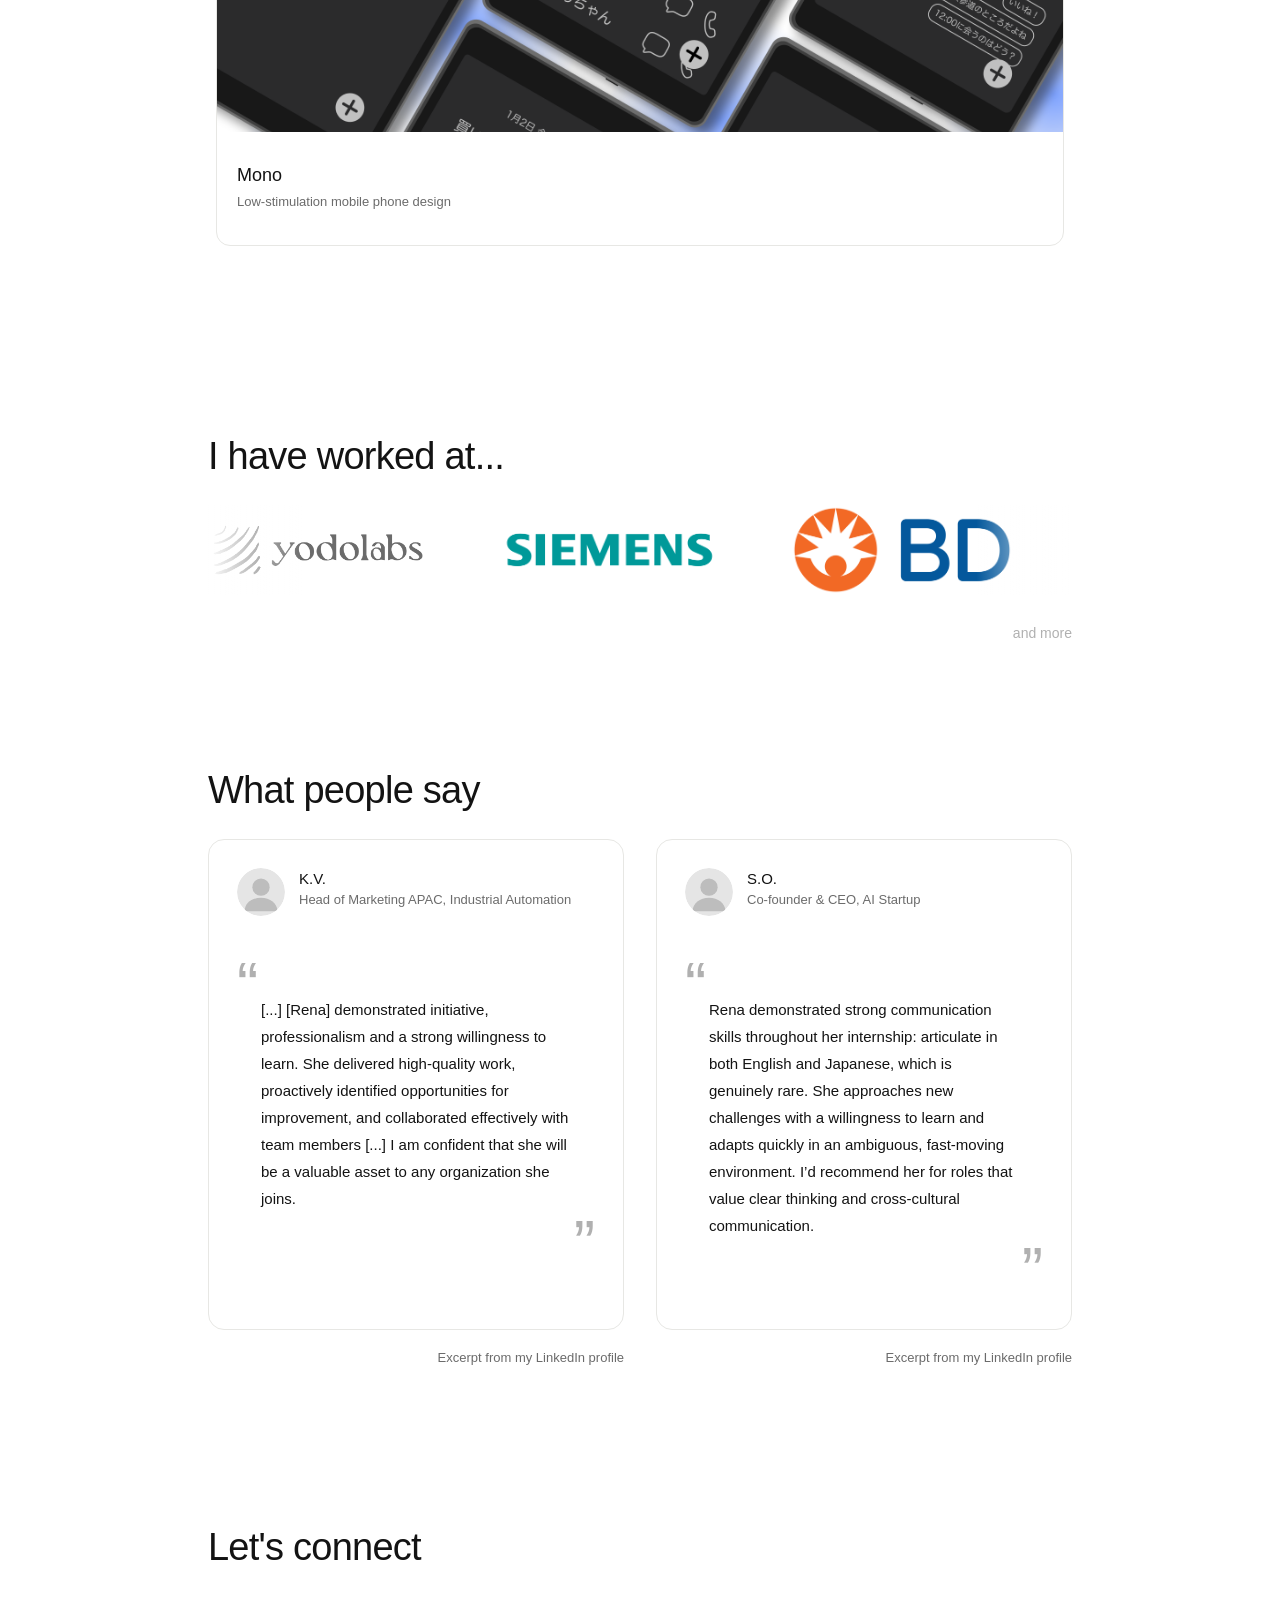
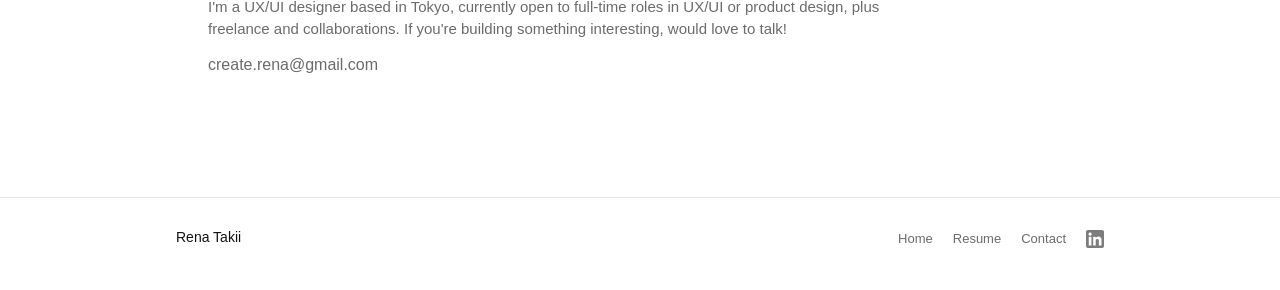
==== commit b521db32: "Add files via upload" ====
--- a/index.html
+++ b/index.html
@@ -27,17 +27,29 @@
     </header>
 
     <main class="content-wrap">
-      <section class="hero">
-        <h1>Hi <span class="wave">👋</span></h1>
-        <p class="rotator-line">
-          I'm
-          <span class="rotator-wrap"
-            ><span class="rotator" data-rotator>Name</span></span
-          >
-        </p>
+      <section class="about-panel about-panel--home">
+        <div class="about-copy">
+          <h1>Hi<span class="wave">👋</span> I'm Rena.</h1>
+          <p>
+            I'm a bilingual UX/UI designer based in Tokyo, with a background in
+            sociology and marketing. I have experience in UX, brand, and product
+            design through startup and self-directed work.
+          </p>
+          <p>
+            I'm drawn to the intersection of design and tech, where design
+            becomes a tool for problem-solving. I pick up new tools quickly, and
+            work best in fast-moving environments.
+          </p>
+          <p>Currently seeking UXUI/product design internship opportunities.</p>
+        </div>
+        <div class="about-image">
+          <img src="assets/img/about-me.png" alt="About me" />
+        </div>
       </section>
 
-      <section class="cards" data-cards></section>
+      <section class="project-cards wrap" id="case-studies">
+        <div class="projects-grid" data-cards></div>
+      </section>
 
       <section class="worked-at-rec">
         <p class="section-label wa-label reveal">I have worked at...</p>
@@ -70,12 +82,9 @@
         <h2 class="section-label reveal">Let's connect</h2>
         <div class="connect-body">
           <p>
-            I'm a UX/UI designer based in Tokyo, always looking for the next
-            person worth learning from - that curiosity has connected me with
-            design and business professionals across the world. Currently open
-            to full-time roles in UX/UI, product design, or visual design, plus
-            freelance and collaborations. If you're building something
-            interesting, would love to talk!
+            I'm a UX/UI designer based in Tokyo, currently open to full-time
+            roles in UX/UI or product design, plus freelance and collaborations.
+            If you're building something interesting, would love to talk!
           </p>
         </div>
         <div class="connect-email reveal">
--- a/css/style.css
+++ b/css/style.css
@@ -272,13 +272,16 @@
   letter-spacing: -0.02em;
 }
 
-.worked-at-rec,
+.worked-at-rec {
+  padding: 40px 0 40px;
+}
+
 .what-people-say {
   padding: 40px 0 120px;
 }
 
 .wa-label {
-  margin-bottom: 96px;
+  margin-bottom: 20px;
 }
 
 .logo-grid {
@@ -510,9 +513,8 @@
   margin: var(--site-gap) 0 calc(var(--site-gap) * 2);
 }
 
-/* Give the projects section the same bottom padding as About page */
 .project-cards {
-  padding-bottom: 120px;
+  padding-bottom: 40px;
 }
 
 .project-cards .back-link {
@@ -606,11 +608,21 @@
 
 .about-panel {
   display: grid;
-  grid-template-columns: minmax(0, 1fr) 360px;
+  grid-template-columns: minmax(0, 1fr) 300px;
   gap: 100px;
   align-items: start;
   padding: var(--page-top) 0 120px;
   min-height: 60vh;
+}
+
+/* This is now the first section on the home page, so it needs to clear the header itself. */
+.about-panel--home {
+  padding: 80px 0 60px; /* space above/below the hero section — adjust these two numbers to taste */
+  min-height: auto;
+}
+
+.about-panel--home .about-image {
+  margin-top: 106px; /* aligns the photo's top edge with the first paragraph line, below the heading */
 }
 
 .about-copy {
@@ -675,7 +687,7 @@
 }
 
 .case-study-hero {
-  padding: var(--page-top) 0 80px; /* matches the top spacing used on about.html etc. */
+  padding: 56px 0 60px; /* space above/below the hero — kept tight so it fits one viewport height */
   grid-template-columns: minmax(0, 0.9fr) minmax(0, 1.3fr);
 }
 
@@ -684,6 +696,14 @@
   object-fit: contain;
 }
 
+.case-study-hero .case-study-media--pair img {
+  max-width: 220px;
+}
+
+.case-study-media.case-study-media--small img {
+  max-width: 220px;
+}
+
 .case-study-section.section--reverse .case-study-copy {
   order: 2;
 }
@@ -702,6 +722,52 @@
 
 .case-study-section--media-large.section--reverse {
   grid-template-columns: minmax(0, 1.1fr) minmax(0, 0.9fr);
+}
+
+/* Text-only variant for case studies without accompanying images */
+.case-study-hero--full,
+.case-study-section--full {
+  grid-template-columns: 1fr;
+}
+
+.case-study-hero--full {
+  padding: var(--page-top) 0 80px; /* matches the top spacing used on about.html etc. */
+}
+
+.case-study-hero--full .case-study-copy,
+.case-study-section--full .case-study-copy {
+  max-width: 720px;
+  width: 100%;
+  margin: 0;
+}
+
+.case-study-copy.case-study-copy--wide {
+  max-width: none;
+}
+
+.case-study-copy.case-study-copy--900 {
+  max-width: 900px;
+}
+
+/* Wider media column for sections with an image grid instead of a single image */
+.case-study-section--grid-media {
+  grid-template-columns: minmax(0, 1.1fr) minmax(0, 1.2fr);
+}
+
+.case-study-section--grid-media.section--reverse {
+  grid-template-columns: minmax(0, 1.2fr) minmax(0, 1.1fr);
+}
+
+/* Editorial two-column text flow */
+.case-study-columns {
+  column-count: 2;
+  column-gap: 56px;
+}
+
+.case-study-columns p,
+.case-study-columns ul,
+.case-study-columns li {
+  break-inside: avoid;
 }
 
 .eyebrow,
@@ -731,6 +797,13 @@
   letter-spacing: -0.02em;
 }
 
+/* Larger section heading variant — still regular weight, no italics */
+.case-study-copy h2.case-study-heading {
+  font-size: clamp(28px, 4vw, 36px);
+  font-weight: 400;
+  font-style: normal;
+}
+
 .case-study-copy p:not(.eyebrow):not(.section-index),
 .case-study-copy strong {
   color: var(--ink);
@@ -796,6 +869,109 @@
 
 .case-study-media--pair img {
   max-width: 200px;
+  flex: 1 1 0;
+  min-width: 0;
+}
+
+/* Before/after screenshot pair, placed inline right after the paragraph it illustrates */
+.case-study-image-pair {
+  display: flex;
+  gap: 24px;
+  margin: 24px 0 48px;
+}
+
+.case-study-image-pair img {
+  flex: 1;
+  width: 50%;
+  height: auto;
+  display: block;
+  border-radius: 24px;
+  border: 1px solid var(--line);
+  box-shadow: 0 24px 60px -34px rgba(0, 0, 0, 0.28);
+}
+
+.case-study-image-pair.case-study-image-pair--small img {
+  flex: none;
+  width: 210px;
+  max-width: 210px;
+}
+
+/* Before & After: mile redeem on the left, flight choosing on the right */
+.before-after-grid {
+  display: grid;
+  grid-template-columns: 1fr 1fr;
+  column-gap: 48px;
+  row-gap: 16px;
+  margin-top: 24px;
+}
+
+.before-after-grid .case-study-image-pair {
+  margin: 0;
+}
+
+@media (max-width: 720px) {
+  .before-after-grid {
+    grid-template-columns: 1fr;
+    gap: 40px;
+  }
+}
+
+.case-study-media--stack {
+  flex-direction: column;
+  gap: 24px;
+}
+
+.case-study-media--grid4 {
+  display: grid;
+  grid-template-columns: 1fr 1fr;
+  gap: 16px;
+  width: 100%;
+}
+
+.case-study-media--grid4 img {
+  max-width: none;
+  width: 100%;
+  height: 100%;
+  aspect-ratio: 1 / 1;
+  object-fit: cover;
+  display: block;
+  border: none;
+  box-shadow: none;
+  border-radius: 16px;
+}
+
+/* Keep clockwise order (top-left, top-right, bottom-right, bottom-left)
+   despite the default row-major grid auto-placement. */
+.case-study-media--grid4 img:nth-child(3) {
+  grid-row: 2;
+  grid-column: 2;
+}
+
+.case-study-media--grid4 img:nth-child(4) {
+  grid-row: 2;
+  grid-column: 1;
+}
+
+/* Full-bleed standalone images between sections */
+.case-study-image-band {
+  padding: 40px 0 80px;
+}
+
+.case-study-image-band img,
+.case-study-image-group img {
+  width: 100%;
+  height: auto;
+  display: block;
+  border-radius: 24px;
+  border: 1px solid var(--line);
+  box-shadow: 0 24px 60px -34px rgba(0, 0, 0, 0.28);
+}
+
+.case-study-image-group {
+  display: flex;
+  flex-direction: column;
+  gap: 32px;
+  padding: 40px 0 80px;
 }
 
 /* ---------- Responsive ---------- */
@@ -815,6 +991,10 @@
 
   .case-study-media img {
     max-width: 100%;
+  }
+
+  .case-study-columns {
+    column-count: 1;
   }
 
   .worked-at-rec {
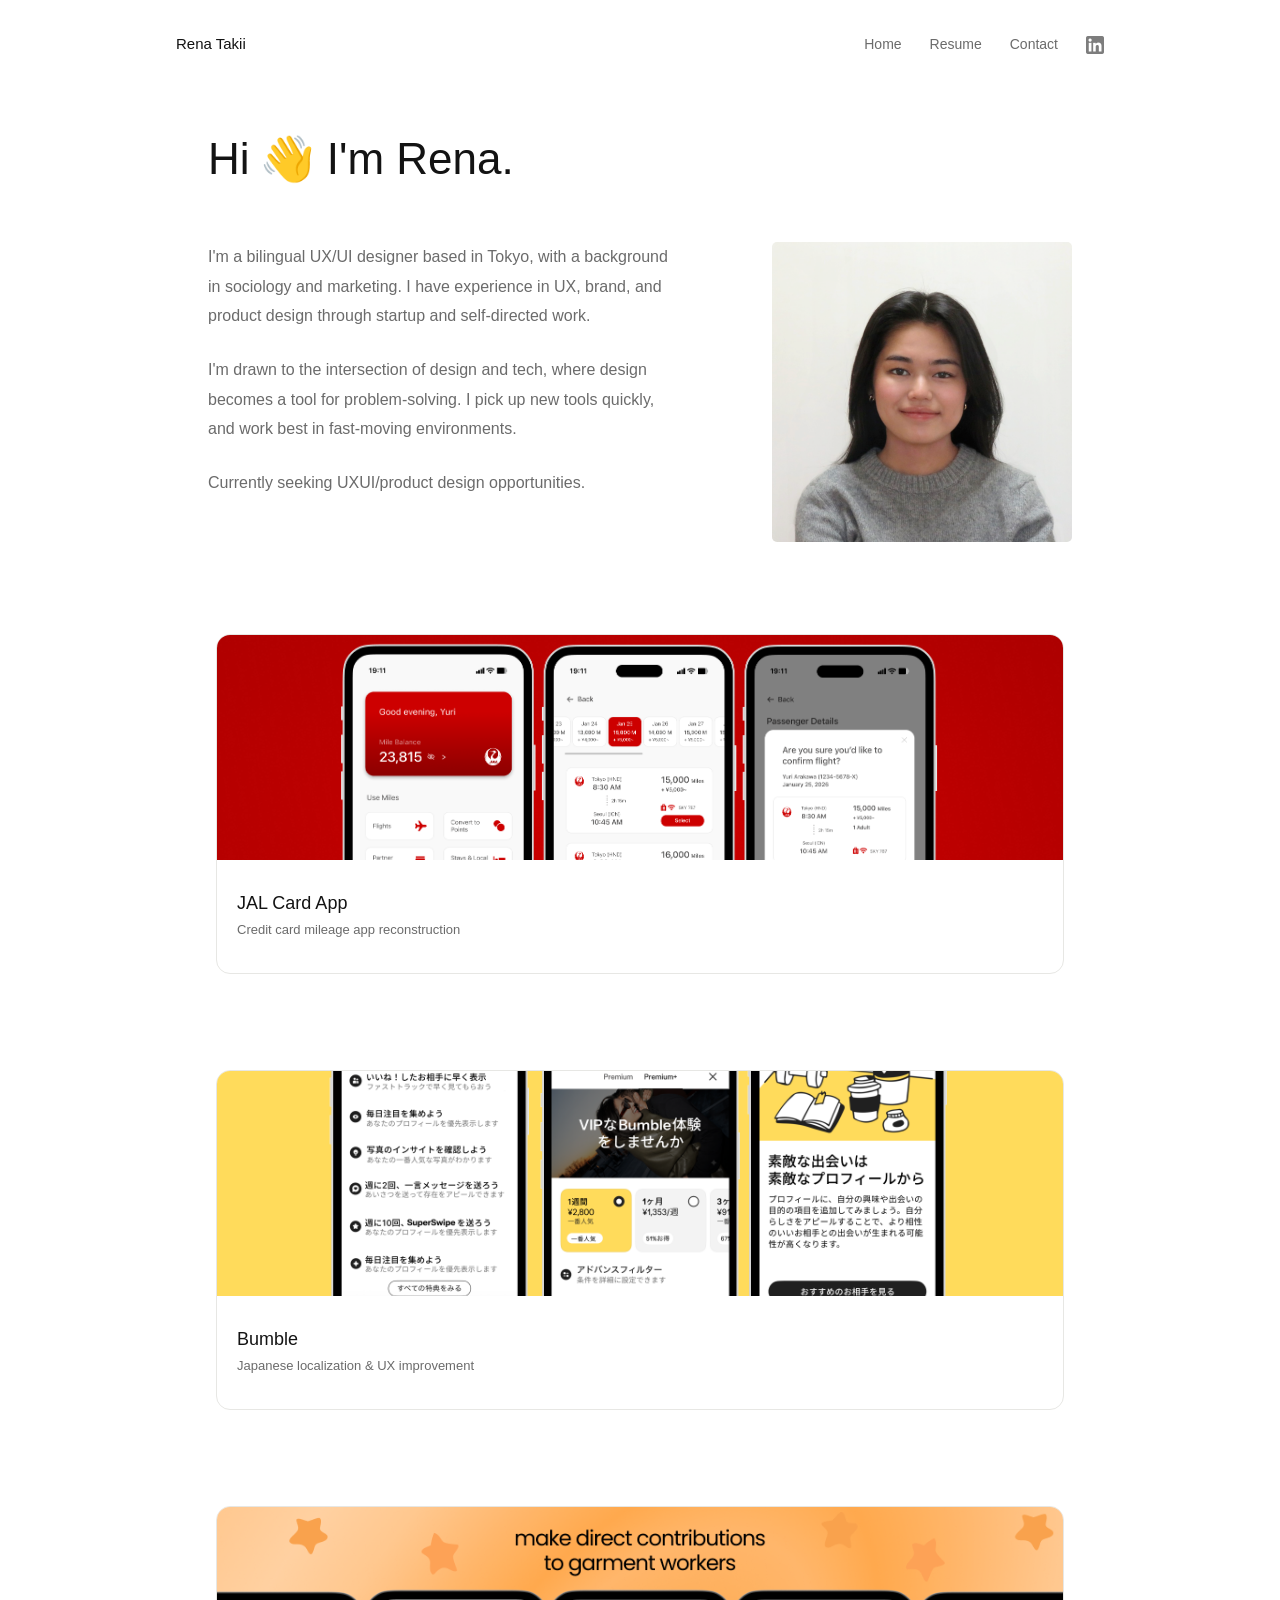
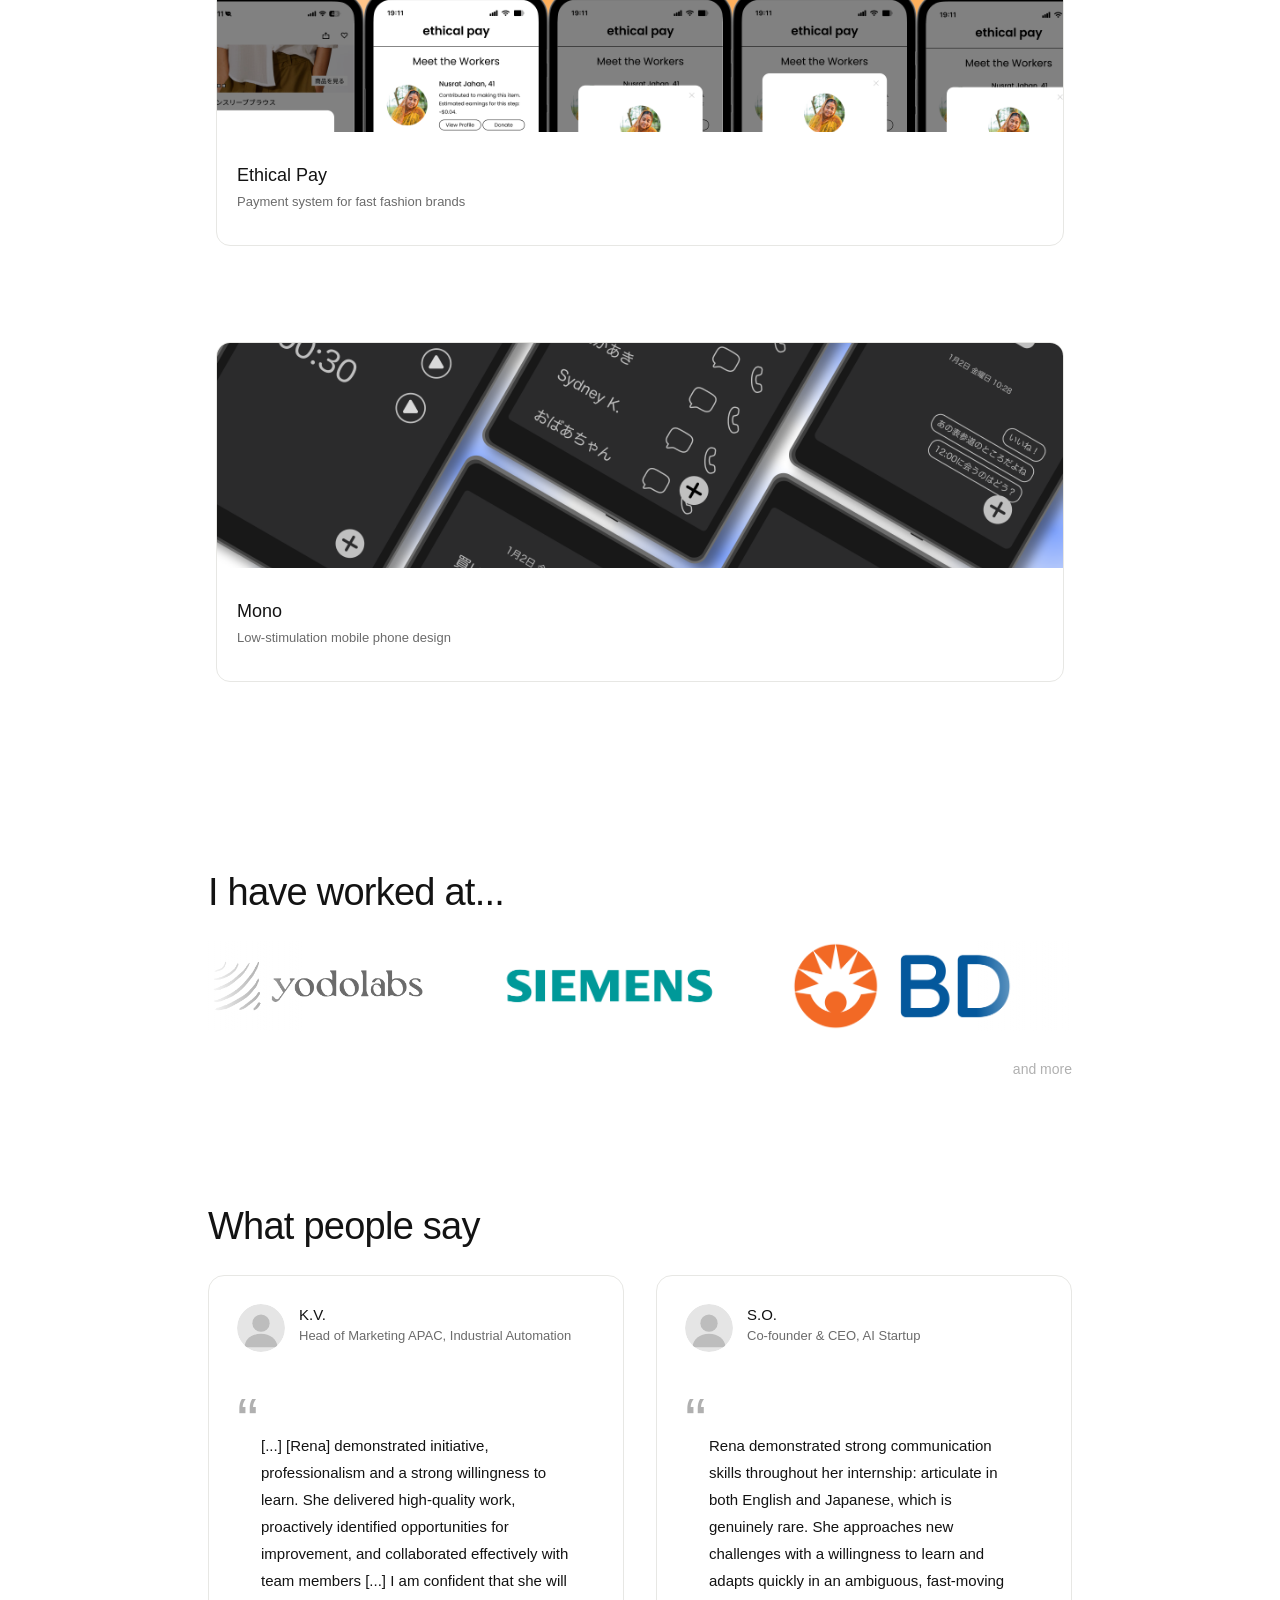
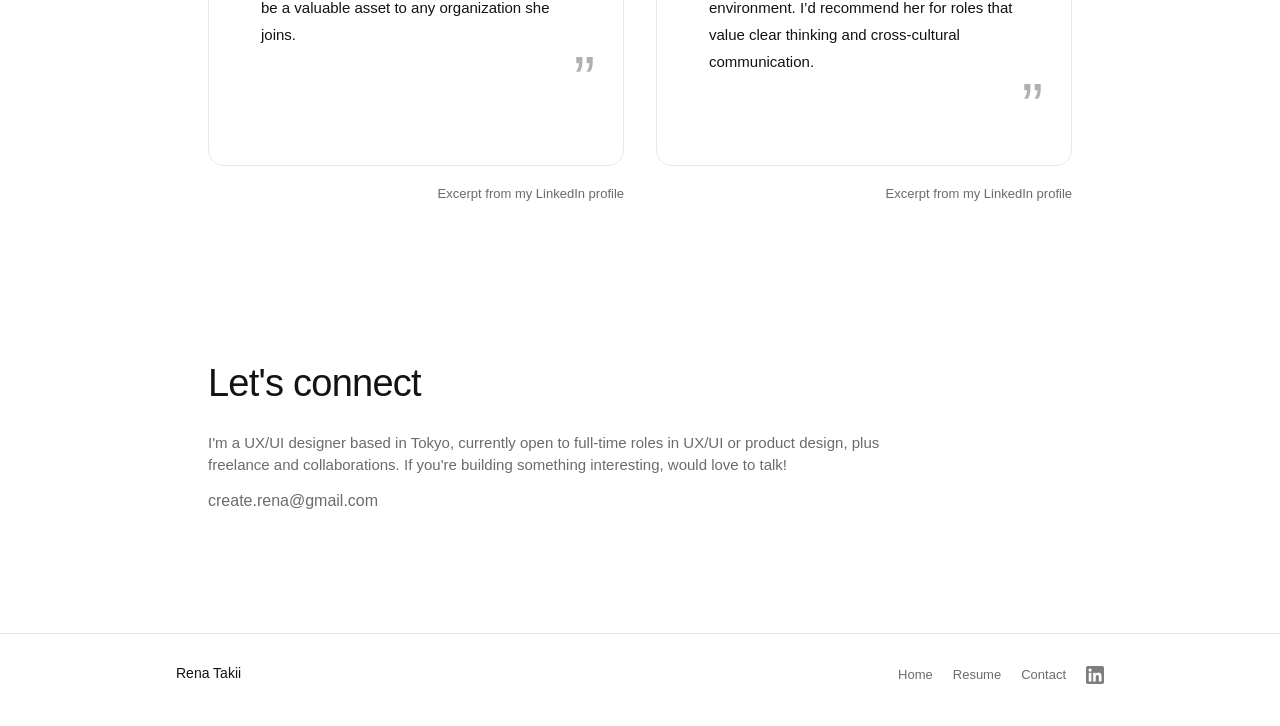
==== commit b0152de0: "Add files via upload" ====
--- a/index.html
+++ b/index.html
@@ -40,7 +40,7 @@
             becomes a tool for problem-solving. I pick up new tools quickly, and
             work best in fast-moving environments.
           </p>
-          <p>Currently seeking UXUI/product design internship opportunities.</p>
+          <p>Currently seeking UXUI/product design opportunities.</p>
         </div>
         <div class="about-image">
           <img src="assets/img/about-me.png" alt="About me" />
--- a/css/style.css
+++ b/css/style.css
@@ -787,6 +787,10 @@
   font-weight: 400;
   line-height: 1.08;
   letter-spacing: -0.02em;
+}
+
+.case-study-copy h1 .h1-small {
+  font-size: 0.7em;
 }
 
 .case-study-copy h2 {
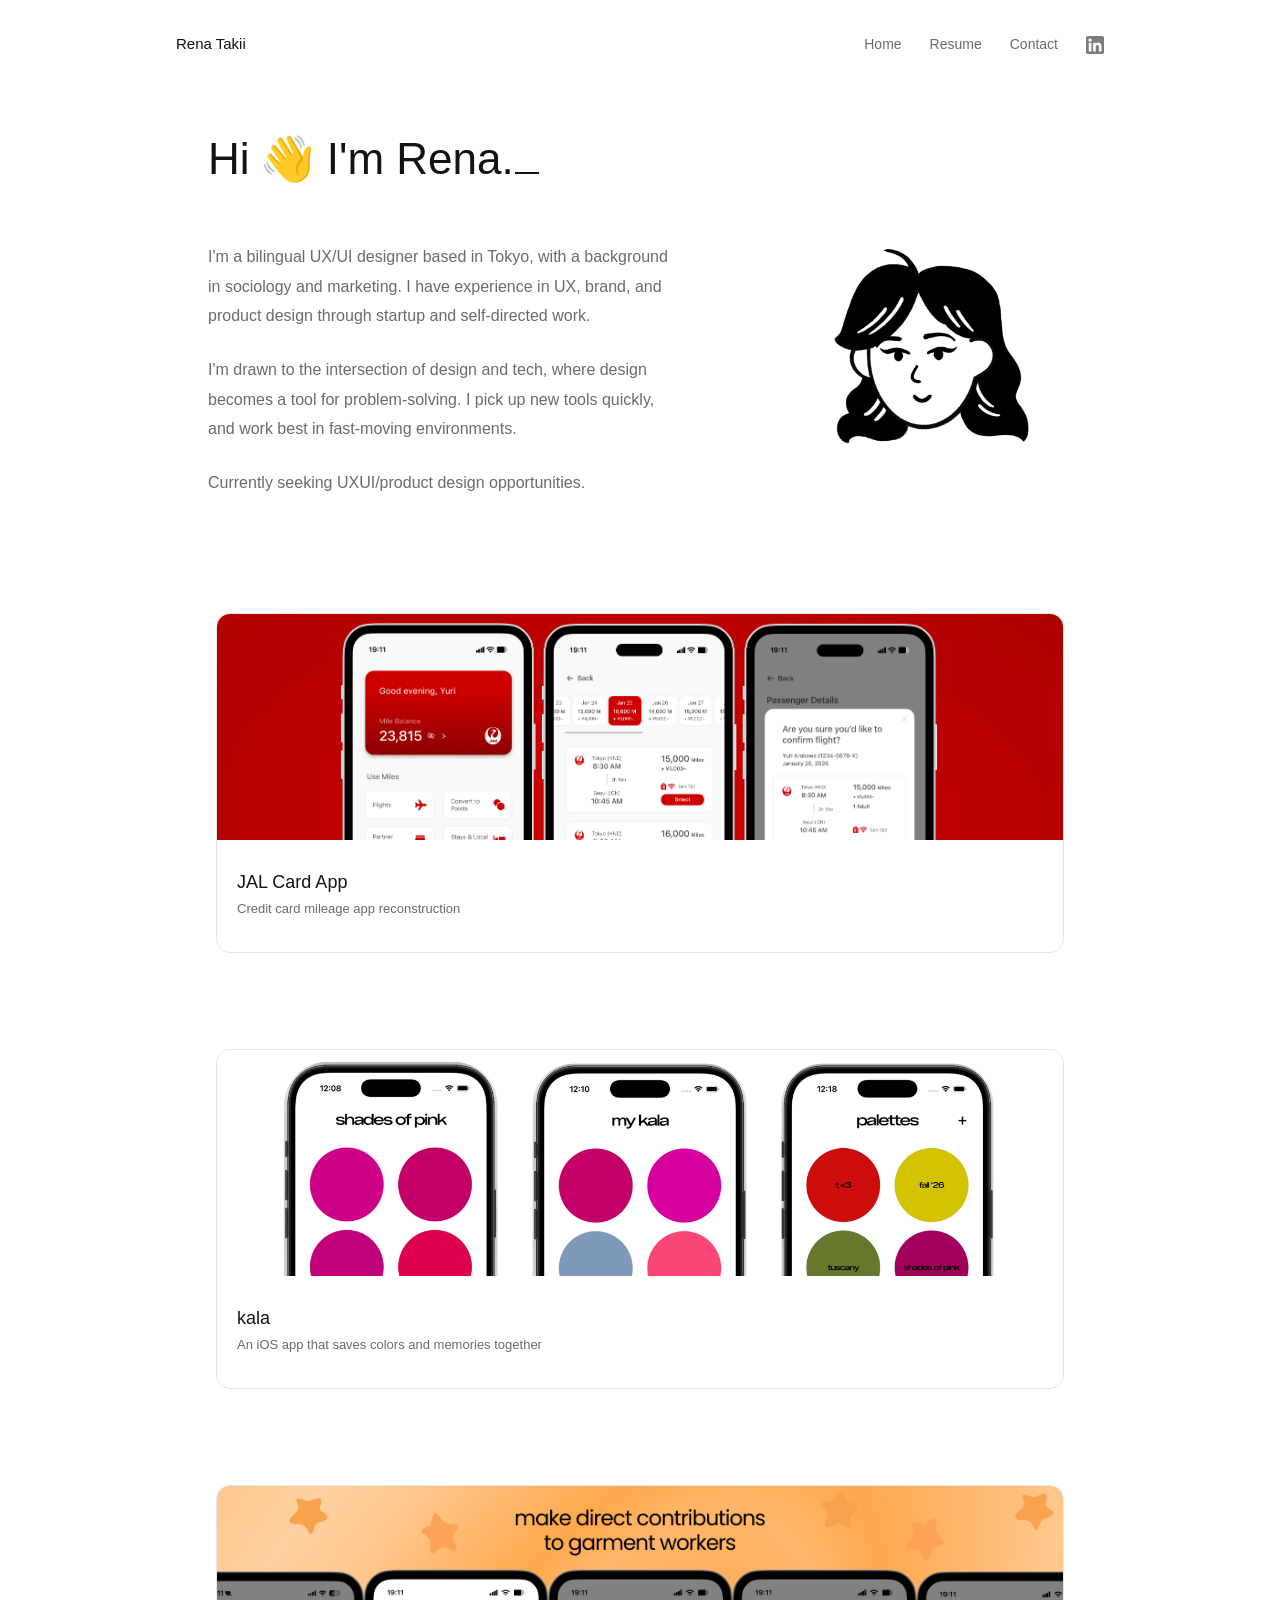
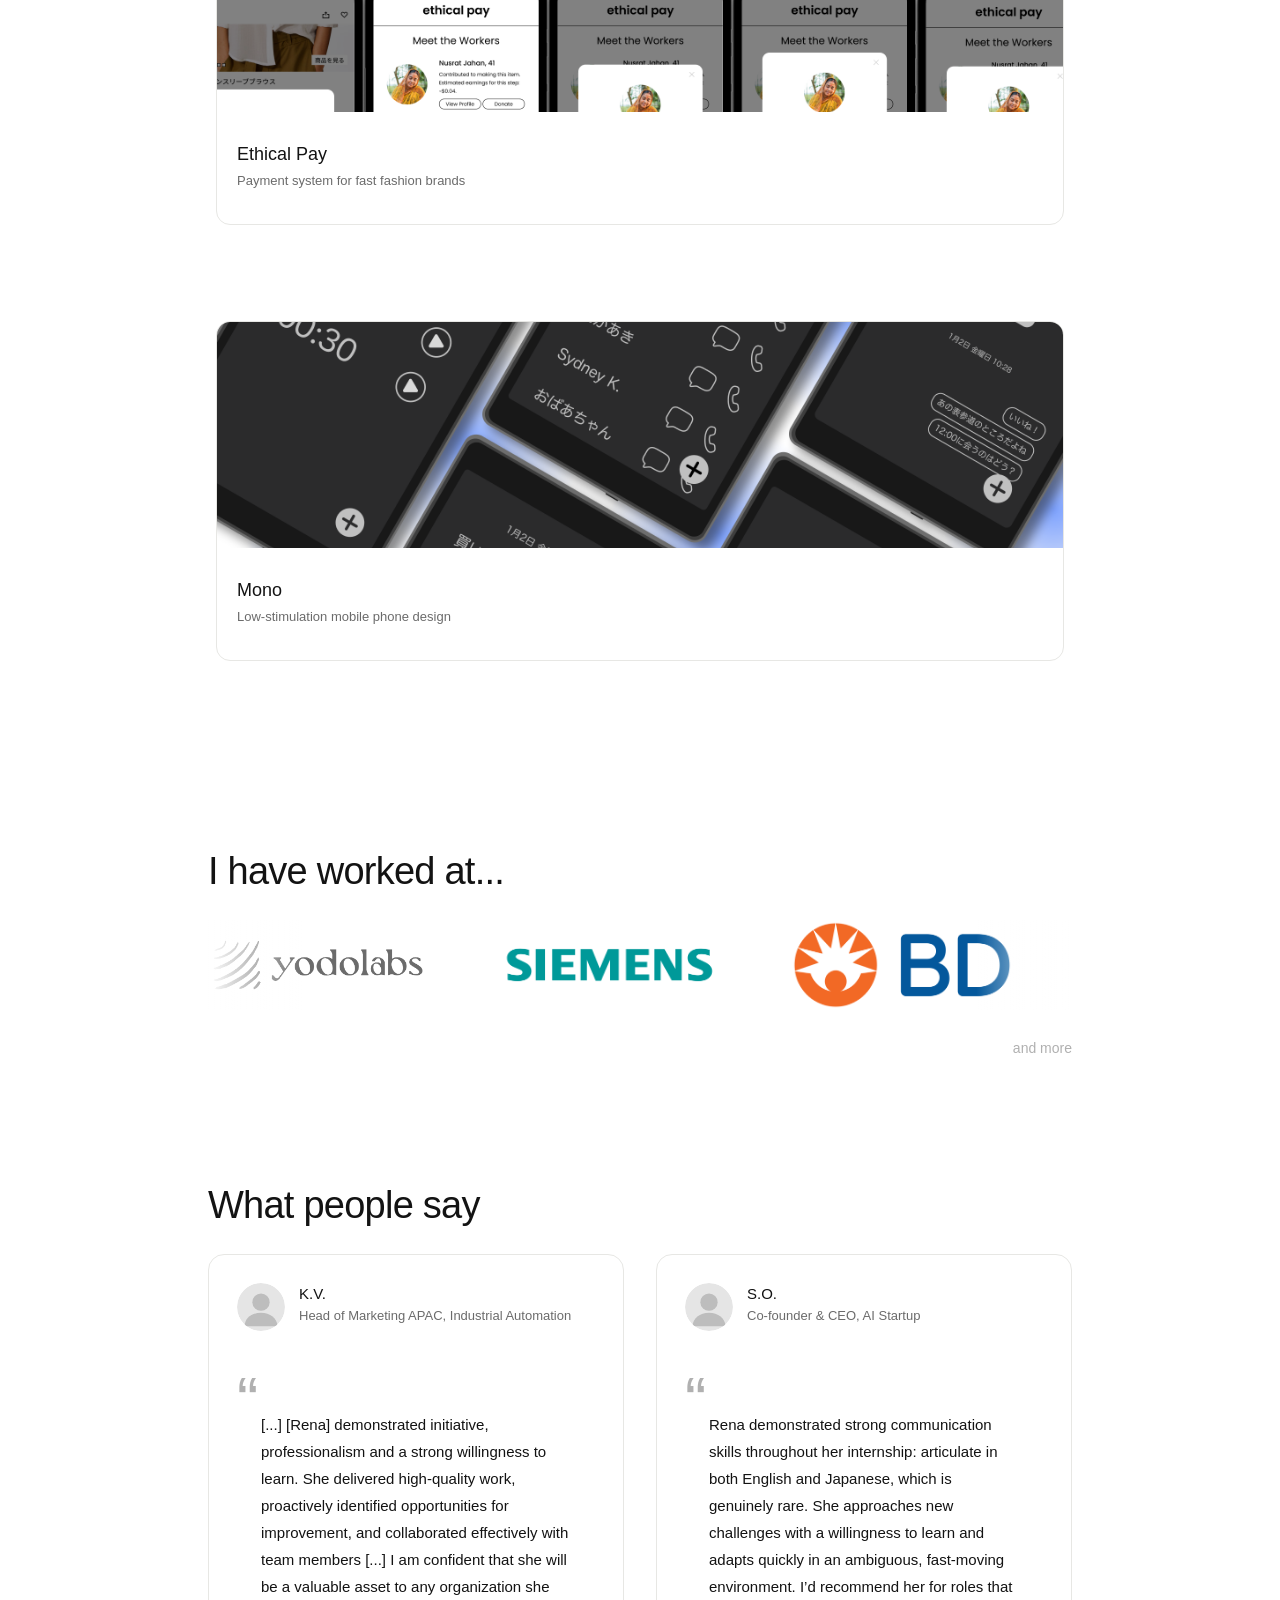
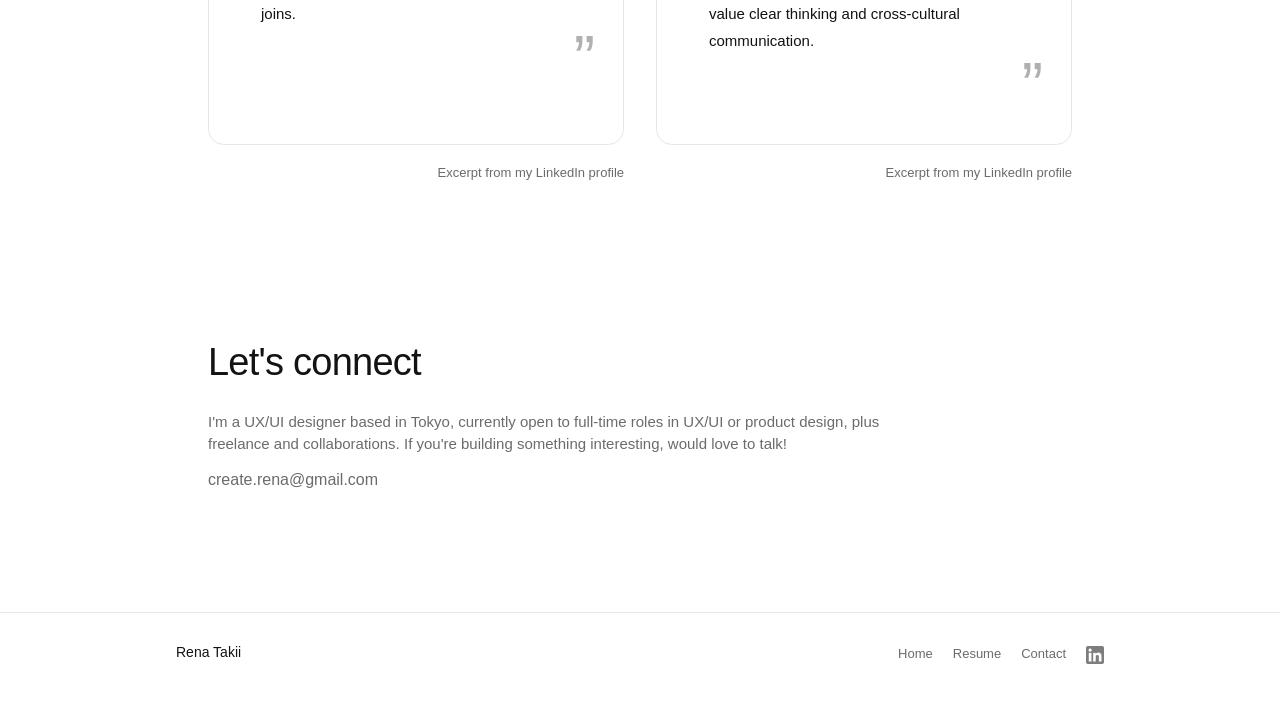
==== commit 60d54af4: "describe what you changed" ====
--- a/index.html
+++ b/index.html
@@ -29,7 +29,7 @@
     <main class="content-wrap">
       <section class="about-panel about-panel--home">
         <div class="about-copy">
-          <h1>Hi<span class="wave">👋</span> I'm Rena.</h1>
+          <h1 class="hero-type" data-typewriter aria-label="Hi 👋 I'm Rena.">Hi<span class="wave" data-pause-after="300">👋</span> I'm Rena.</h1>
           <p>
             I'm a bilingual UX/UI designer based in Tokyo, with a background in
             sociology and marketing. I have experience in UX, brand, and product
--- a/css/style.css
+++ b/css/style.css
@@ -17,24 +17,27 @@
   box-sizing: border-box;
 }
 
-/* ---------- Cursor star trail ---------- */
-
-.cursor-star {
+/* ---------- Cursor stardust trail ---------- */
+
+.stardust-layer {
+  position: fixed;
+  inset: 0;
+  pointer-events: none;
+  z-index: 9999;
+}
+
+/* Each particle is a tiny black glyph — dots, little plus marks, sparkles —
+   kept small and faint for a subtle dreamcore trail. */
+.stardust {
   position: fixed;
   top: 0;
   left: 0;
-  width: 15px;
-  height: 15px;
   pointer-events: none;
   user-select: none;
-  z-index: 9999;
-  opacity: 0;
-  transition: opacity 0.2s var(--ease);
-  will-change: transform;
-}
-
-.cursor-star.is-visible {
-  opacity: 1;
+  will-change: transform, opacity;
+  color: #000;
+  line-height: 1;
+  font-weight: 400;
 }
 
 html {
@@ -170,6 +173,47 @@
   margin-left: 10px;
   animation: wave 2.4s ease-in-out infinite;
   transform-origin: 70% 70%;
+}
+
+/* ---------- Hero typewriter ---------- */
+
+/* Reserve one line's height so the paragraphs below don't jump while the
+   heading is empty at the start of the type-in. */
+.hero-type {
+  min-height: 1.05em;
+}
+
+.hero-type .typed {
+  /* keep spaces from collapsing as they're typed, but still allow wrapping */
+  white-space: pre-wrap;
+}
+
+/* The single underscore caret that rides the typing head and blinks. It
+   sits on the baseline (bottom of the letters); once typing finishes it
+   fades out so no underscore is left behind. */
+.type-caret {
+  display: inline-block;
+  width: 0.55em;
+  margin-left: 1px;
+  border-bottom: 2px solid var(--ink);
+  vertical-align: baseline;
+  animation: type-blink 0.9s steps(1, end) infinite;
+}
+
+.type-caret.is-done {
+  animation: none;
+  opacity: 0;
+}
+
+@keyframes type-blink {
+  0%,
+  50% {
+    opacity: 1;
+  }
+  50.01%,
+  100% {
+    opacity: 0;
+  }
 }
 
 @keyframes wave {
@@ -622,7 +666,7 @@
 }
 
 .about-panel--home .about-image {
-  margin-top: 106px; /* aligns the photo's top edge with the first paragraph line, below the heading */
+  margin-top: 60px; /* sits a little higher than the first paragraph, closer to the heading */
 }
 
 .about-copy {
@@ -913,10 +957,40 @@
   margin: 0;
 }
 
-@media (max-width: 720px) {
+/* The source order is paragraph → its screenshots → paragraph → its
+   screenshots, so it reads in the right order when this collapses to one
+   column on mobile. On the web the grid is explicitly placed to keep the
+   original arrangement: both paragraphs on the top row, both screenshot
+   pairs on the row beneath them. */
+@media (min-width: 901px) {
+  .before-after-grid > :nth-child(1) {
+    grid-area: 1 / 1;
+  }
+
+  .before-after-grid > :nth-child(2) {
+    grid-area: 2 / 1;
+  }
+
+  .before-after-grid > :nth-child(3) {
+    grid-area: 1 / 2;
+  }
+
+  .before-after-grid > :nth-child(4) {
+    grid-area: 2 / 2;
+  }
+}
+
+@media (max-width: 900px) {
+  /* minmax(0, 1fr) rather than 1fr: a bare 1fr keeps an automatic
+     min-content floor, and the screenshots inside are wide enough to push
+     the column past the screen. */
   .before-after-grid {
-    grid-template-columns: 1fr;
+    grid-template-columns: minmax(0, 1fr);
     gap: 40px;
+  }
+
+  .before-after-grid > * {
+    min-width: 0;
   }
 }
 
@@ -980,7 +1054,9 @@
 
 /* ---------- Responsive ---------- */
 
-@media (max-width: 860px) {
+/* Single mobile breakpoint for the whole site: 900px.
+   Anything wider keeps the desktop layout exactly as-is. */
+@media (max-width: 900px) {
   .case-study-hero,
   .case-study-section {
     grid-template-columns: 1fr;
@@ -1023,7 +1099,7 @@
   }
 }
 
-@media (max-width: 720px) {
+@media (max-width: 900px) {
   .cards {
     grid-template-columns: 1fr;
   }
@@ -1087,3 +1163,504 @@
     margin-top: 10px;
   }
 }
+
+/* ---------- kala case study ---------- */
+
+.case-study-meta {
+  list-style: none;
+  margin: 28px 0 0;
+  padding: 24px 0 0;
+  border-top: 1px solid var(--line);
+  display: grid;
+  gap: 10px;
+}
+
+.case-study-meta li {
+  display: flex;
+  gap: 12px;
+  font-size: 14px;
+  color: var(--ink);
+  line-height: 1.5;
+}
+
+.case-study-meta-label {
+  flex: 0 0 80px;
+  color: var(--gray);
+  font-weight: 600;
+  letter-spacing: 0.04em;
+  text-transform: uppercase;
+  font-size: 12px;
+  padding-top: 1px;
+}
+
+.case-study-meta-value {
+  flex: 1 1 auto;
+  min-width: 0;
+}
+
+.case-study-quote {
+  font-size: 20px;
+  font-style: italic;
+  line-height: 1.5;
+  color: var(--ink);
+  border-left: 2px solid var(--line);
+  padding-left: 20px;
+  margin: 8px 0 16px;
+}
+
+.case-study-media--trio {
+  gap: 16px;
+}
+
+.case-study-media--trio img {
+  flex: 1 1 0;
+  min-width: 0;
+  max-width: 220px;
+}
+
+/* Portrait app-demo videos — sit on the media side like a phone screen,
+   same rounded/bordered/shadowed treatment as the screenshot images. */
+.case-study-media--video video {
+  width: 100%;
+  max-width: 260px;
+  height: auto;
+  display: block;
+  border-radius: 24px;
+  border: 1px solid var(--line);
+  box-shadow: 0 24px 60px -34px rgba(0, 0, 0, 0.28);
+}
+
+/* Embedded interactive prototype (e.g. a Figma embed) — fills the media
+   column at a 16:9 ratio with the same quiet border treatment. */
+.case-study-media--embed {
+  align-self: start;
+}
+
+.case-study-media--embed .figma-embed {
+  width: 100%;
+  max-width: 560px;
+  aspect-ratio: 16 / 9;
+  height: auto;
+  display: block;
+  border: 1px solid rgba(0, 0, 0, 0.1);
+  border-radius: 12px;
+}
+
+/* Every section on this page fills the viewport height, content centered within it.
+   The hero is excluded so its top spacing matches the other case-study pages. */
+.kala-page .case-study-section {
+  min-height: 100vh;
+  align-items: center;
+}
+
+/* Text column wider, tighter gap to the images (except the 3-image feature sections) */
+.kala-page .case-study-section {
+  grid-template-columns: minmax(0, 3fr) minmax(0, 2fr);
+  gap: 40px;
+}
+
+.kala-page .case-study-section--features {
+  grid-template-columns: minmax(0, 2fr) minmax(0, 3fr);
+}
+
+/* Short text-only intro blurb right after the hero — doesn't need a full
+   viewport of centering space above/below it like the other sections */
+.kala-page .case-study-section.case-study-section--overview {
+  min-height: 0;
+  padding: 24px 0 32px;
+}
+
+@media (max-width: 900px) {
+  .kala-page .case-study-section {
+    min-height: auto;
+  }
+}
+
+/* =========================================================
+   MOBILE LAYOUT — 900px and below
+   ---------------------------------------------------------
+   Nothing in here fires above 900px, so the web layout is
+   untouched. The shape of the mobile page:
+
+   - The page sits in one 80vw column, centred.
+   - Sections that put text beside pictures on the web stack
+     instead: text first (the full 80vw), pictures after.
+   - Picture rows break out a little wider than the text
+     column and scroll sideways, so a pair or a trio of phone
+     screenshots stays side by side on one screen.
+   ========================================================= */
+
+@media (max-width: 900px) {
+  :root {
+    /* 10vw each side leaves an 80vw content column. */
+    --mobile-pad: 10vw;
+    /* Picture rows break out to 92vw: (80vw * 1.15) = 92vw,
+       pulled back by (80vw * 0.075) = 6vw on each side.
+       Using % of the column rather than vw keeps a desktop
+       scrollbar from pushing the page sideways when you
+       preview this by resizing a browser window. */
+    --bleed-width: 115%;
+    --bleed-pull: -7.5%;
+  }
+
+  /* ---------- Page shell ---------- */
+
+  /* padding-inline, not the `padding` shorthand: `.case-study-page` and the
+     section rules below both set `padding` for their vertical spacing, and a
+     shorthand there would reset this inset back to zero. */
+  .content-wrap,
+  .site-header,
+  .site-footer .wrap {
+    padding-inline: var(--mobile-pad);
+  }
+
+  /* `.wrap` nested inside the content column (the project card grid) would
+     otherwise be inset twice. */
+  .content-wrap .wrap {
+    padding-inline: 0;
+  }
+
+  /* ---------- Footer nav: one tight row at the bottom ---------- */
+
+  /* The shared `.nav-links` mobile rule turns the header menu into a
+     vertical list. The footer nav opts back out of that: it stays a
+     single horizontal row, LinkedIn icon included. */
+  .site-footer {
+    padding: 24px 0 28px;
+  }
+
+  .site-footer .wrap {
+    flex-direction: column;
+    align-items: center;
+    gap: 14px;
+  }
+
+  .site-footer .nav-links {
+    flex-direction: row;
+    flex-wrap: nowrap;
+    align-items: center;
+    justify-content: center;
+    gap: 14px;
+  }
+
+  .site-footer .nav-links a {
+    display: flex;
+    align-items: center;
+    font-size: 13px;
+  }
+
+  .site-footer .nav-links .nav-icon {
+    width: 16px;
+    height: 16px;
+  }
+
+  /* ---------- Home: intro text first, photo after ---------- */
+
+  .about-panel {
+    grid-template-columns: 1fr;
+    gap: 32px;
+    padding: 64px 0 56px;
+    min-height: auto;
+  }
+
+  .about-copy {
+    max-width: none;
+  }
+
+  .about-copy h1,
+  .page-body h1 {
+    margin-bottom: 32px;
+  }
+
+  /* The desktop offset that lines the photo up with the first
+     paragraph makes no sense once the photo is below the text. */
+  .about-image,
+  .about-panel--home .about-image {
+    margin-top: 0;
+  }
+
+  /* ---------- Home: worked-at marquee ---------- */
+
+  .worked-at-rec {
+    padding: 24px 0 32px;
+  }
+
+  .section-label {
+    font-size: 28px;
+  }
+
+  .logo-track {
+    gap: 40px;
+  }
+
+  .logo-item {
+    min-width: 140px;
+  }
+
+  .logo-item img {
+    max-height: 56px;
+  }
+
+  .logo-mask::before,
+  .logo-mask::after {
+    width: 36px;
+  }
+
+  /* ---------- Home: recommendation cards stack vertically ---------- */
+
+  /* One per row, each filling the 80vw column and growing as tall as
+     its quote needs. The first card, then the second below it. */
+  .what-people-say {
+    padding: 24px 0 72px;
+  }
+
+  .recommendations {
+    grid-template-columns: 1fr;
+    gap: 40px;
+  }
+
+  .recommendation-item,
+  .rec-card {
+    width: 100%;
+    height: auto;
+  }
+
+  .rec-card {
+    padding: 22px;
+  }
+
+  .rec-quote-block {
+    padding: 10px 16px 0;
+  }
+
+  .quote-mark-open,
+  .quote-mark-close {
+    font-size: 44px;
+  }
+
+  .connect-section {
+    padding: 0 0 72px;
+  }
+
+  /* ---------- Case studies: text first, pictures after ---------- */
+
+  /* Every two-column variant collapses to one. Listed out in full because
+     several of them (`--grid-media.section--reverse`, `--media-large
+     .section--reverse`) are two-class selectors that would otherwise outrank
+     a plain `.case-study-section` override. */
+  .case-study-hero,
+  .case-study-hero--full,
+  .case-study-section,
+  .case-study-section--split,
+  .case-study-section--full,
+  .case-study-section--media-large,
+  .case-study-section--media-large.section--reverse,
+  .case-study-section--grid-media,
+  .case-study-section--grid-media.section--reverse,
+  .kala-page .case-study-section,
+  .kala-page .case-study-section--features {
+    grid-template-columns: 1fr;
+    gap: 24px;
+    padding-block: 48px;
+    min-height: auto;
+    align-items: start;
+  }
+
+  .case-study-hero {
+    padding-block: 32px 48px;
+  }
+
+  .case-study-hero--full,
+  .kala-page .case-study-section--overview {
+    padding-block: 32px 40px;
+  }
+
+  /* Text always leads, pictures always follow — including in the
+     sections the web layout flips (`.section--reverse`). */
+  .case-study-section .case-study-copy,
+  .case-study-section.section--reverse .case-study-copy,
+  .case-study-hero .case-study-copy {
+    order: 1;
+  }
+
+  .case-study-section .case-study-media,
+  .case-study-section.section--reverse .case-study-media,
+  .case-study-hero .case-study-media {
+    order: 2;
+  }
+
+  .case-study-copy,
+  .case-study-hero--full .case-study-copy,
+  .case-study-section--full .case-study-copy,
+  .case-study-copy--900 {
+    max-width: none;
+    width: 100%;
+    /* Grid items default to min-width:auto, which lets a wide child (the
+       before/after screenshot pairs) push the column past the screen. */
+    min-width: 0;
+  }
+
+  .case-study-page {
+    padding-block: 0 72px;
+  }
+
+  .case-study-meta-label {
+    flex: 0 0 68px;
+  }
+
+  /* ---------- Case studies: picture rows ---------- */
+
+  /* A sideways scroller. Pairs and trios are sized to fit inside one
+     screen, so it only actually scrolls if a section has more images
+     than that. */
+  .case-study-media {
+    display: flex;
+    margin-top: 4px;
+    gap: 12px;
+    overflow-x: auto;
+    overscroll-behavior-x: contain;
+    -webkit-overflow-scrolling: touch;
+    scroll-snap-type: x proximity;
+    scrollbar-width: none;
+  }
+
+  .case-study-media::-webkit-scrollbar {
+    display: none;
+  }
+
+  .case-study-media > img {
+    scroll-snap-align: center;
+  }
+
+  /* Single-image sections stay inside the text column. The desktop max-widths
+     still cap them, so a lone phone screenshot doesn't blow up on a tablet. */
+  .case-study-media img {
+    width: 100%;
+    border-radius: 16px;
+  }
+
+  .case-study-media.case-study-media--small img {
+    max-width: 320px;
+  }
+
+  .case-study-media--stack {
+    flex-direction: column;
+    gap: 16px;
+  }
+
+  /* Multi-image rows break out wider than the text column so the
+     screenshots don't end up postage-stamp sized. */
+  .case-study-media--pair,
+  .case-study-media--trio,
+  .case-study-media--grid4 {
+    width: var(--bleed-width);
+    margin-inline: var(--bleed-pull);
+  }
+
+  /* Two vertical screenshots: equal width, tops aligned, both on screen. */
+  .case-study-media--pair {
+    justify-content: center;
+    align-items: flex-start;
+    gap: 12px;
+  }
+
+  /* They share the row equally, so equal width = equal height. The cap stops
+     them ballooning on a wide phone/small tablet. */
+  .case-study-media--pair img,
+  .case-study-hero .case-study-media--pair img,
+  .case-study-media--small.case-study-media--pair img {
+    flex: 1 1 0;
+    width: auto;
+    min-width: 0;
+    max-width: 320px;
+  }
+
+  /* Three vertical screenshots (kala): all three side by side, equal size. */
+  .case-study-media--trio {
+    justify-content: center;
+    align-items: flex-start;
+    gap: 8px;
+  }
+
+  .case-study-media--trio img {
+    flex: 1 1 0;
+    width: auto;
+    min-width: 0;
+    max-width: 240px;
+    border-radius: 12px;
+  }
+
+  /* The 2x2 research grids stay a grid, just wider. */
+  .case-study-media--grid4 {
+    display: grid;
+    grid-template-columns: 1fr 1fr;
+    gap: 10px;
+    overflow: visible;
+  }
+
+  .case-study-media--grid4 img {
+    border-radius: 12px;
+  }
+
+  /* ---------- Case studies: before/after pairs inside the copy ---------- */
+
+  .case-study-image-pair {
+    width: var(--bleed-width);
+    margin-inline: var(--bleed-pull);
+    justify-content: center;
+    align-items: flex-start;
+    gap: 12px;
+    margin-block: 16px 32px;
+  }
+
+  .case-study-image-pair img,
+  .case-study-image-pair.case-study-image-pair--small img {
+    flex: 1 1 0;
+    width: auto;
+    min-width: 0;
+    max-width: 320px;
+    border-radius: 16px;
+  }
+
+  /* Repeats margin-inline at this specificity because the desktop rule for
+     this pair uses the `margin` shorthand and would otherwise win. */
+  .before-after-grid .case-study-image-pair {
+    margin-block: 8px 0;
+    margin-inline: var(--bleed-pull);
+  }
+
+  /* ---------- Case studies: full-width image bands ---------- */
+
+  .case-study-image-band {
+    padding: 24px 0 48px;
+  }
+
+  .case-study-image-group {
+    gap: 20px;
+    padding: 24px 0 48px;
+  }
+
+  .case-study-image-band img,
+  .case-study-image-group img {
+    border-radius: 16px;
+  }
+
+  /* ---------- Project cards ---------- */
+
+  .projects-grid {
+    gap: calc(var(--site-gap) * 1.5);
+  }
+
+  .project-card {
+    height: auto;
+  }
+
+  .project-card .card-media {
+    flex: none;
+    aspect-ratio: 3 / 2;
+  }
+
+  .project-card .card-content {
+    flex: none;
+  }
+}
